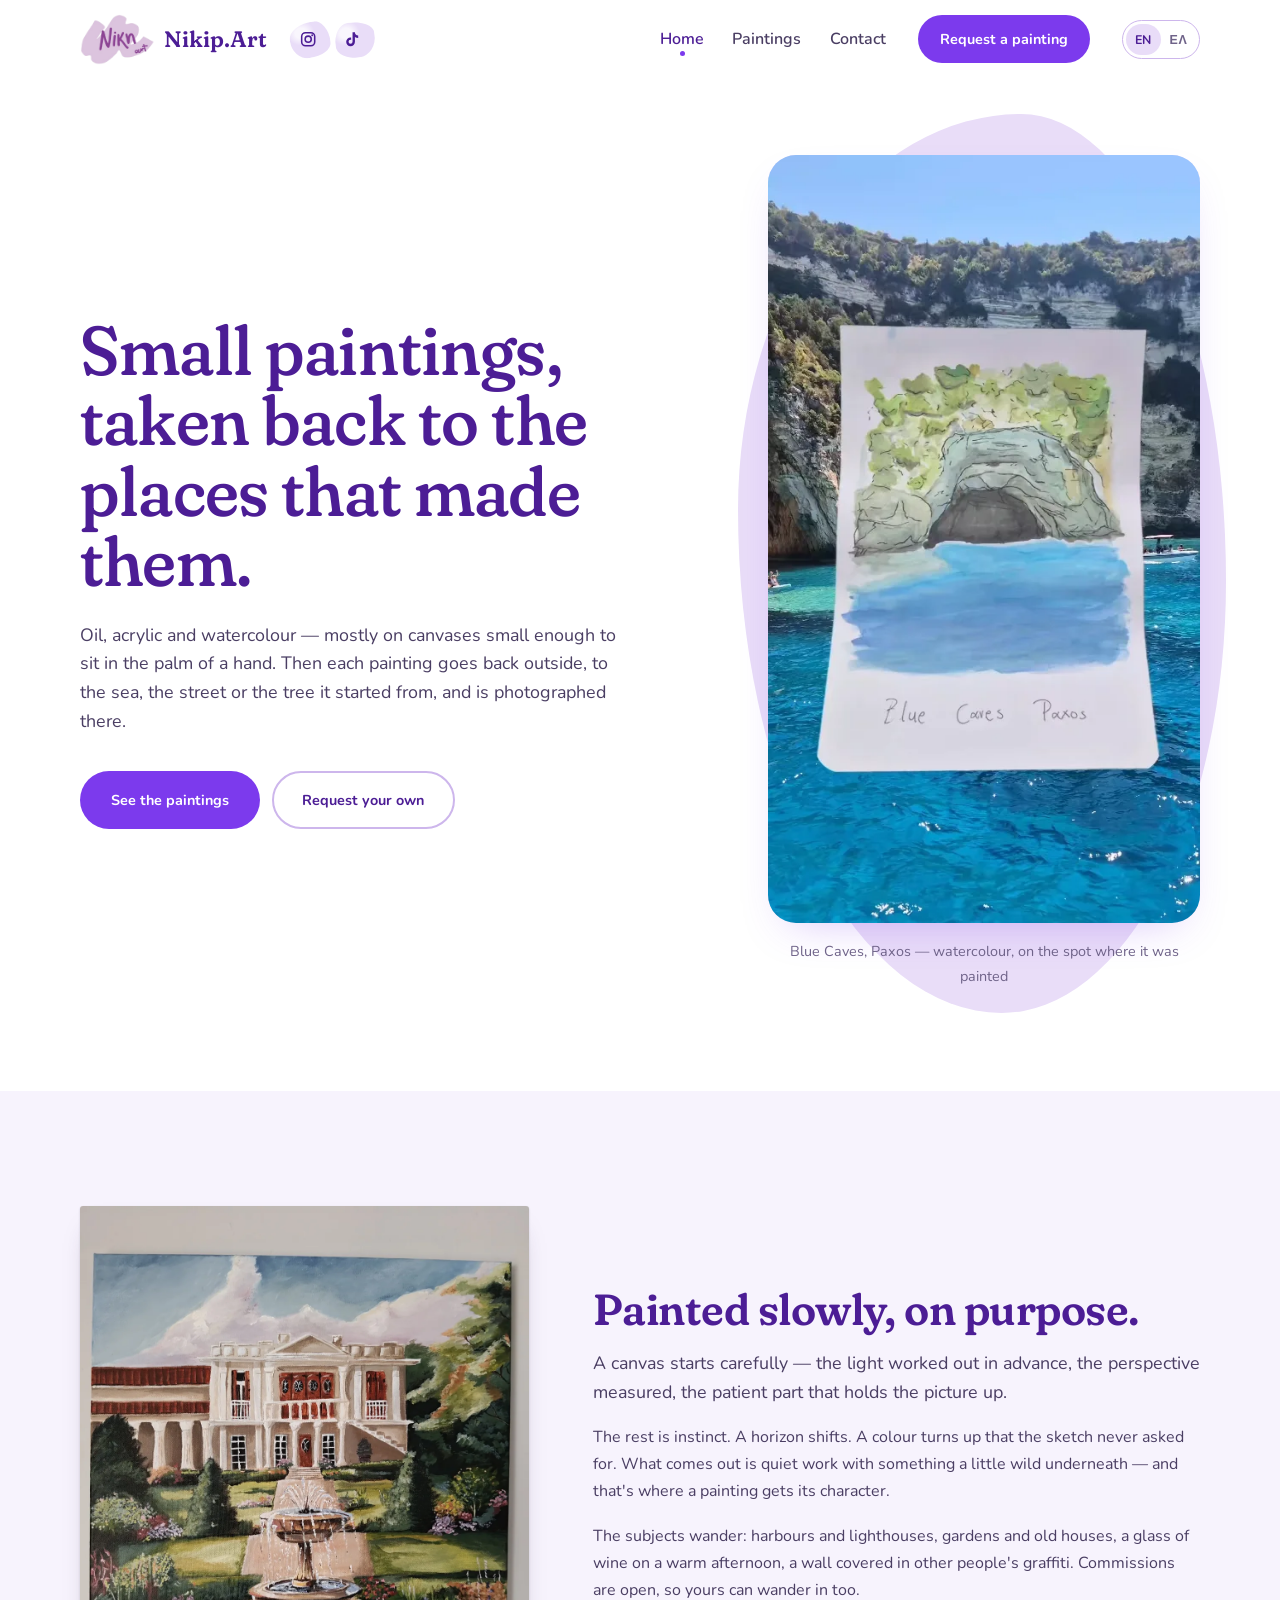
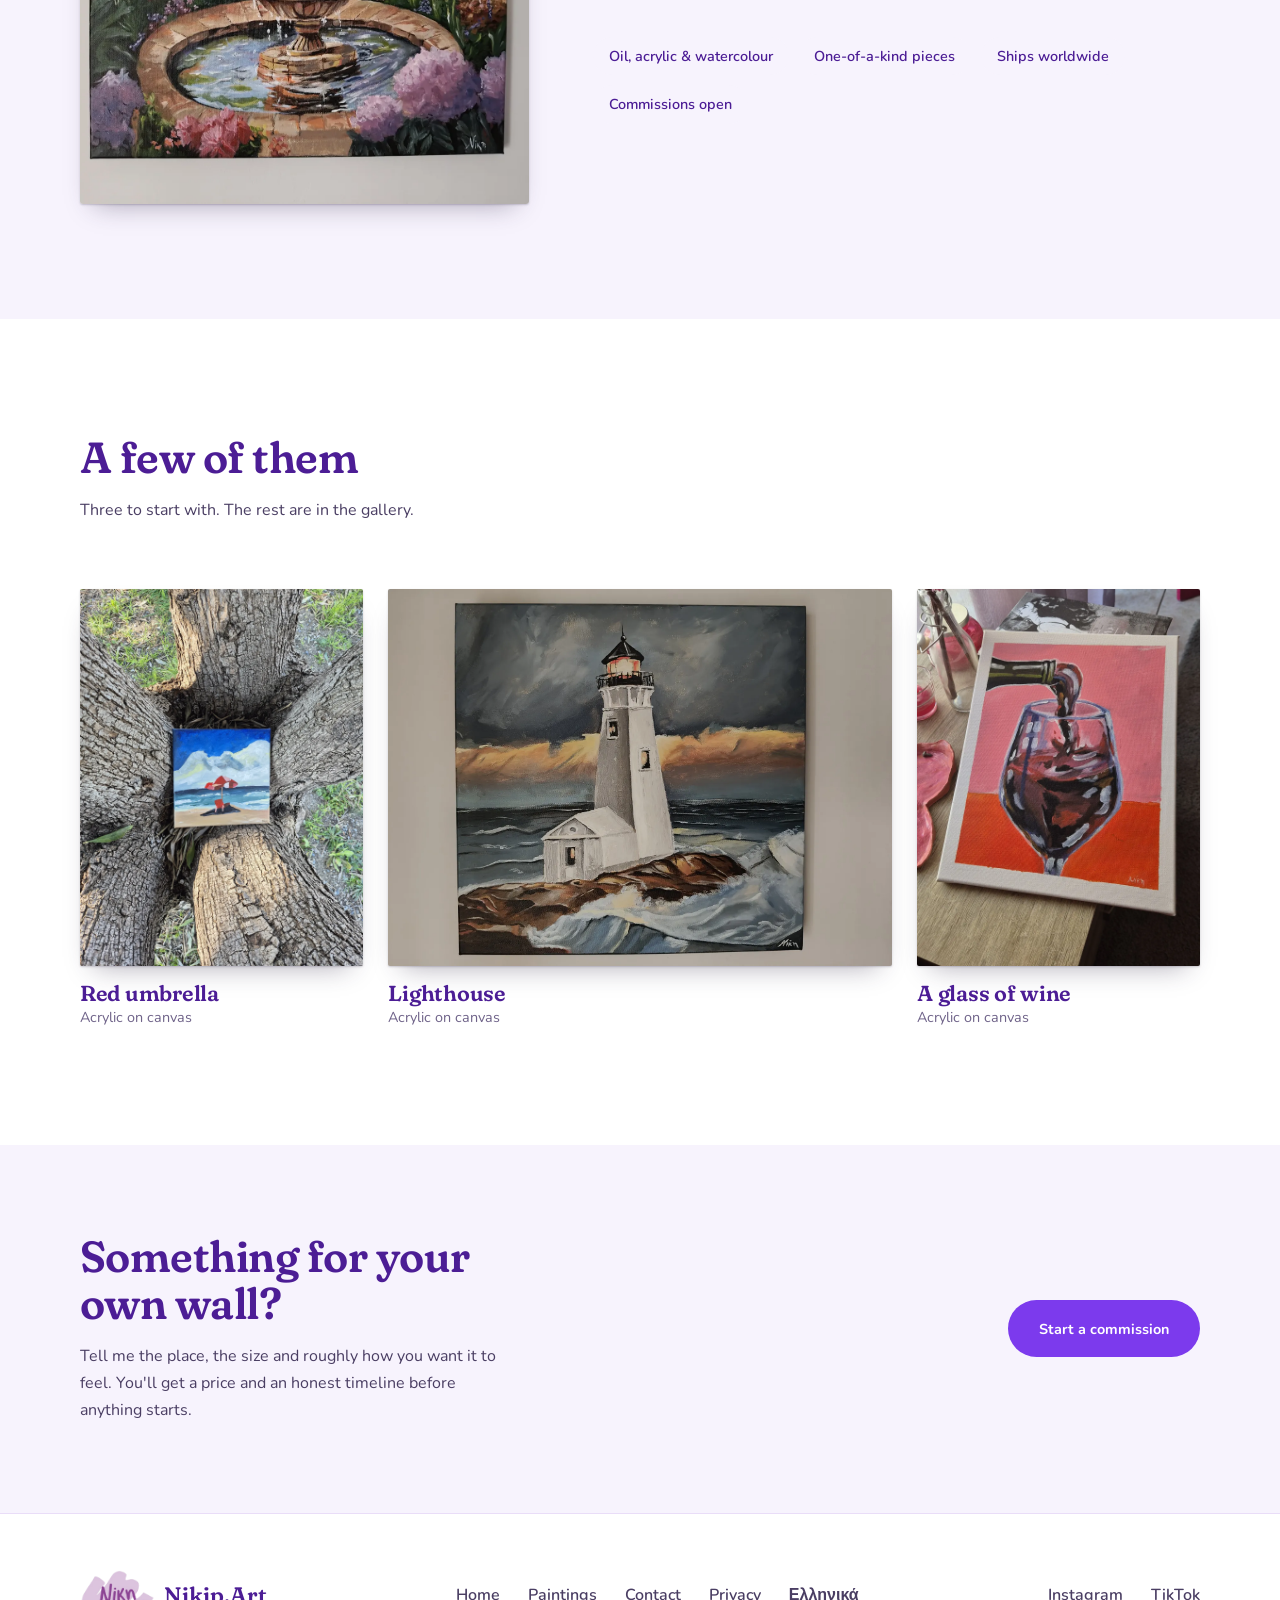
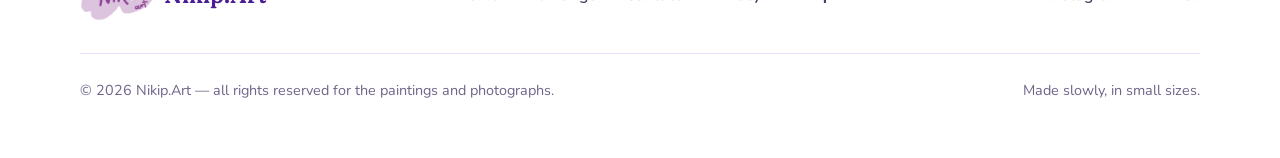
==== index.html @ f93186ad "Restore painting title and medium edits in both languages The earlier Greek edits ("THE DEAL", "Φάρο" ====
<!DOCTYPE html>
<html lang="en">
<head>
  <meta charset="UTF-8" />
  <meta name="viewport" content="width=device-width, initial-scale=1.0" />
  <title>Nikip.Art — small paintings, taken back to the places that made them</title>
  <meta name="description" content="Original small paintings by Nikip.Art, photographed in the place that inspired them. Commissions open." />
  <meta name="theme-color" content="#FFFFFF" />

  <meta property="og:type" content="website" />
  <meta property="og:locale" content="en_GB" />
  <meta property="og:title" content="Nikip.Art" />
  <meta property="og:description" content="Original small paintings, photographed in the place that inspired them." />
  <meta property="og:image" content="assets/PaintVideos/hero-poster.webp" />

  <link rel="alternate" hreflang="en" href="index.html" />
  <link rel="alternate" hreflang="el" href="el/index.html" />

  <link rel="icon" href="assets/Logos/favicon-32.png" sizes="32x32" type="image/png" />
  <link rel="icon" href="assets/Logos/favicon-192.png" sizes="192x192" type="image/png" />
  <link rel="apple-touch-icon" href="assets/Logos/apple-touch-icon.png" />

  <link rel="stylesheet" href="assets/fonts/fonts.css" />

  <link rel="stylesheet" href="style.css" />
</head>
<body>
  <a class="skip-link" href="#main">Skip to content</a>

  <!-- ============================= HEADER ============================= -->
  <header class="site-header" id="siteHeader">
    <div class="site-header__inner">
      <div class="site-header__start">
        <a class="brand" href="index.html" aria-label="Nikip.Art — home">
          <img class="brand__mark" src="assets/Logos/LogoNikipArt_Mark.png" alt="" width="368" height="252" />
          <span class="brand__text">Nikip.Art</span>
        </a>

        <ul class="daubs" aria-label="Follow me">
          <li>
            <a class="daub" href="https://www.instagram.com/nikip.art/" target="_blank" rel="noopener noreferrer" aria-label="Nikip.Art on Instagram">
              <svg class="daub__icon" viewBox="0 0 24 24" aria-hidden="true" focusable="false">
                <rect x="3.5" y="3.5" width="17" height="17" rx="5" fill="none" stroke="currentColor" stroke-width="2"/>
                <circle cx="12" cy="12" r="4" fill="none" stroke="currentColor" stroke-width="2"/>
                <circle cx="17.2" cy="6.8" r="1.2" fill="currentColor"/>
              </svg>
              <span class="daub__drop" aria-hidden="true"></span>
              <span class="daub__drop" aria-hidden="true"></span>
              <span class="daub__drop" aria-hidden="true"></span>
            </a>
          </li>
          <li>
            <a class="daub daub--alt" href="https://www.tiktok.com/@p.nikh?_r=1&amp;_t=ZN-97JEhmYnabu" target="_blank" rel="noopener noreferrer" aria-label="Nikip.Art on TikTok">
              <svg class="daub__icon" viewBox="0 0 24 24" aria-hidden="true" focusable="false">
                <path fill="currentColor" d="M16.6 5.82a4.28 4.28 0 0 1-1.04-2.82h-3.1v12.4a2.6 2.6 0 1 1-2.6-2.6c.27 0 .53.04.78.12V9.75a5.74 5.74 0 0 0-.78-.05A5.7 5.7 0 1 0 15.56 15.4V9.01a7.3 7.3 0 0 0 4.27 1.37V7.3a4.28 4.28 0 0 1-3.23-1.48z"/>
              </svg>
              <span class="daub__drop" aria-hidden="true"></span>
              <span class="daub__drop" aria-hidden="true"></span>
              <span class="daub__drop" aria-hidden="true"></span>
            </a>
          </li>
        </ul>
      </div>

      <nav class="nav" id="primaryNav" aria-label="Main menu">
        <ul class="nav__list">
          <li><a class="nav__link is-current" href="index.html" aria-current="page">Home</a></li>
          <li><a class="nav__link" href="paintings.html">Paintings</a></li>
          <li><a class="nav__link" href="contact.html">Contact</a></li>
        </ul>
        <a class="btn btn--sm" href="contact.html">Request a painting</a>
        <div class="lang-switch" role="group" aria-label="Language / Γλώσσα">
          <a class="lang-switch__opt is-current" href="index.html" hreflang="en" aria-current="true">EN</a>
          <a class="lang-switch__opt" href="el/index.html" hreflang="el" lang="el">ΕΛ</a>
        </div>
      </nav>

      <button class="nav-toggle" id="navToggle" type="button"
              aria-label="Open menu" aria-expanded="false" aria-controls="primaryNav">
        <span class="nav-toggle__bar"></span>
        <span class="nav-toggle__bar"></span>
        <span class="nav-toggle__bar"></span>
      </button>
    </div>
  </header>

  <main id="main">

    <!-- ============================= HERO ============================= -->
    <section class="hero">
      <div class="container hero__grid">

        <div class="hero__copy">
          <h1 class="h-hero hero__title">Small paintings, taken back to the places that made them.</h1>

          <p class="lede hero__lede">
            Oil, acrylic and watercolour — mostly on canvases small enough to sit
            in the palm of a hand. Then each painting goes back outside, to the sea,
            the street or the tree it started from, and is photographed there.
          </p>

          <div class="hero__actions">
            <a class="btn" href="paintings.html">See the paintings</a>
            <a class="btn btn--quiet" href="contact.html">Request your own</a>
          </div>
        </div>

        <div class="hero__media">
          <div class="hero__frame">
            <video id="heroVideo"
                   muted loop playsinline preload="none"
                   poster="assets/PaintVideos/hero-poster.webp"
                   data-src="assets/PaintVideos/1000024808.mp4"
                   data-src-mobile="assets/PaintVideos/hero-mobile.mp4"
                   aria-hidden="true" tabindex="-1"></video>
            <!-- Shown by script.js once the video actually plays -->
            <button class="hero__pause" id="heroPause" type="button" aria-label="Pause video" hidden>
              <svg class="hero__pause-icon" viewBox="0 0 24 24" aria-hidden="true" focusable="false">
                <rect x="6.5" y="5" width="3.5" height="14" rx="1.2" fill="currentColor"/>
                <rect x="14" y="5" width="3.5" height="14" rx="1.2" fill="currentColor"/>
              </svg>
              <svg class="hero__play-icon" viewBox="0 0 24 24" aria-hidden="true" focusable="false">
                <path d="M8 5.5v13a1 1 0 0 0 1.5.86l10.2-6.5a1 1 0 0 0 0-1.72L9.5 4.64A1 1 0 0 0 8 5.5z" fill="currentColor"/>
              </svg>
            </button>
          </div>
          <p class="hero__caption">Blue Caves, Paxos — watercolour, on the spot where it was painted</p>
        </div>

      </div>
    </section>

    <!-- ============================= ABOUT ============================= -->
    <section class="section section--mist" id="about">
      <div class="container about__grid">

        <figure class="about__figure">
          <img src="assets/Paintings/Palace.webp"
               alt="Palace gardens — a house behind a stone fountain and flowering beds"
               width="1083" height="1444" loading="lazy" decoding="async" />
        </figure>

        <div class="prose">
          <h2 class="h-section">Painted slowly, on purpose.</h2>

          <p class="lede">
            A canvas starts carefully — the light worked out in advance, the perspective
            measured, the patient part that holds the picture up.
          </p>

          <p>
            The rest is instinct. A horizon shifts. A colour turns up that the sketch
            never asked for. What comes out is quiet work with something a little wild
            underneath — and that's where a painting gets its character.
          </p>

          <p>
            The subjects wander: harbours and lighthouses, gardens and old houses, a
            glass of wine on a warm afternoon, a wall covered in other people's graffiti.
            Commissions are open, so yours can wander in too.
          </p>

          <ul class="facts">
            <li class="fact">Oil, acrylic &amp; watercolour</li>
            <li class="fact">One-of-a-kind pieces</li>
            <li class="fact">Ships worldwide</li>
            <li class="fact">Commissions open</li>
          </ul>
        </div>

      </div>
    </section>

    <!-- ============================= A FEW PIECES ============================= -->
    <section class="section">
      <div class="container">
        <div class="gallery__intro">
          <h2 class="h-section">A few of them</h2>
          <p>Three to start with. The rest are in the gallery.</p>
        </div>

        <div class="gallery__grid gallery__grid--trio">

          <a class="piece" href="paintings.html">
            <div class="piece__frame">
              <img src="assets/Paintings/20260301_155005.webp"
                   alt="Red umbrella — a small beach with a red umbrella, photographed in the fork of an olive tree"
                   width="1200" height="1600" loading="lazy" decoding="async" />
            </div>
            <div class="piece__meta">
              <h3 class="piece__title">Red umbrella</h3>
              <p class="piece__medium">Acrylic on canvas</p>
            </div>
          </a>

          <a class="piece" href="paintings.html">
            <div class="piece__frame">
              <img src="assets/Paintings/lightHousejpg.webp"
                   alt="Lighthouse — a white lighthouse against a dark sky and breaking waves"
                   width="1586" height="1189" loading="lazy" decoding="async" />
            </div>
            <div class="piece__meta">
              <h3 class="piece__title">Lighthouse</h3>
              <p class="piece__medium">Acrylic on canvas</p>
            </div>
          </a>

          <a class="piece" href="paintings.html">
            <div class="piece__frame">
              <img src="assets/Paintings/20251122_114202.webp"
                   alt="A glass of wine — wine pouring into a glass on a pink and orange background, on a table by the window"
                   width="1200" height="1600" loading="lazy" decoding="async" />
            </div>
            <div class="piece__meta">
              <h3 class="piece__title">A glass of wine</h3>
              <p class="piece__medium">Acrylic on canvas</p>
            </div>
          </a>

        </div>
      </div>
    </section>

    <!-- ============================= INVITATION ============================= -->
    <section class="invite">
      <div class="container invite__inner">
        <div class="invite__text">
          <h2 class="h-section">Something for your own wall?</h2>
          <p>
            Tell me the place, the size and roughly how you want it to feel.
            You'll get a price and an honest timeline before anything starts.
          </p>
        </div>
        <a class="btn btn--onlilac" href="contact.html">Start a commission</a>
      </div>
    </section>

  </main>

  <!-- ============================= FOOTER ============================= -->
  <footer class="site-footer">
    <div class="container">
      <div class="site-footer__top">
        <a class="brand" href="index.html">
          <img class="brand__mark" src="assets/Logos/LogoNikipArt_Mark.png" alt="" width="368" height="252" loading="lazy" />
          <span class="brand__text">Nikip.Art</span>
        </a>

        <nav class="footer-nav" aria-label="Footer menu">
          <a href="index.html">Home</a>
          <a href="paintings.html">Paintings</a>
          <a href="contact.html">Contact</a>
          <a href="privacy.html">Privacy</a>
          <a href="el/index.html" hreflang="el" lang="el">Ελληνικά</a>
        </nav>

        <ul class="socials">
          <li><a href="https://www.instagram.com/nikip.art/" target="_blank" rel="noopener noreferrer">Instagram</a></li>
          <li><a href="https://www.tiktok.com/@p.nikh?_r=1&amp;_t=ZN-97JEhmYnabu" target="_blank" rel="noopener noreferrer">TikTok</a></li>
        </ul>
      </div>

      <div class="site-footer__bottom">
        <p>&copy; <span id="year">2026</span> Nikip.Art — all rights reserved for the paintings and photographs.</p>
        <p>Made slowly, in small sizes.</p>
      </div>
    </div>
  </footer>

  <script src="script.js"></script>
</body>
</html>
---- assets/fonts/fonts.css ----
/* Self-hosted Google Fonts (Fraunces, Nunito, Literata, Manrope; SIL Open
   Font License). Served from this site instead of fonts.googleapis.com so
   visitors' IP addresses are not sent to Google. Latin + Greek subsets only.
   Generated from the Google Fonts CSS2 API; regenerate the same way. */

/* Fraunces — latin-ext */
@font-face {
  font-family: 'Fraunces';
  font-style: normal;
  font-weight: 400 700;
  font-display: swap;
  src: url(fraunces-latin-ext.woff2) format('woff2');
  unicode-range: U+0100-02BA, U+02BD-02C5, U+02C7-02CC, U+02CE-02D7, U+02DD-02FF, U+0304, U+0308, U+0329, U+1D00-1DBF, U+1E00-1E9F, U+1EF2-1EFF, U+2020, U+20A0-20AB, U+20AD-20C4, U+2113, U+2C60-2C7F, U+A720-A7FF;
}

/* Fraunces — latin */
@font-face {
  font-family: 'Fraunces';
  font-style: normal;
  font-weight: 400 700;
  font-display: swap;
  src: url(fraunces-latin.woff2) format('woff2');
  unicode-range: U+0000-00FF, U+0131, U+0152-0153, U+02BB-02BC, U+02C6, U+02DA, U+02DC, U+0304, U+0308, U+0329, U+2000-206F, U+20AC, U+2122, U+2191, U+2193, U+2212, U+2215, U+FEFF, U+FFFD;
}

/* Literata — greek-ext */
@font-face {
  font-family: 'Literata';
  font-style: normal;
  font-weight: 400 700;
  font-display: swap;
  src: url(literata-greek-ext.woff2) format('woff2');
  unicode-range: U+1F00-1FFF;
}

/* Literata — greek */
@font-face {
  font-family: 'Literata';
  font-style: normal;
  font-weight: 400 700;
  font-display: swap;
  src: url(literata-greek.woff2) format('woff2');
  unicode-range: U+0370-0377, U+037A-037F, U+0384-038A, U+038C, U+038E-03A1, U+03A3-03FF;
}

/* Literata — latin-ext */
@font-face {
  font-family: 'Literata';
  font-style: normal;
  font-weight: 400 700;
  font-display: swap;
  src: url(literata-latin-ext.woff2) format('woff2');
  unicode-range: U+0100-02BA, U+02BD-02C5, U+02C7-02CC, U+02CE-02D7, U+02DD-02FF, U+0304, U+0308, U+0329, U+1D00-1DBF, U+1E00-1E9F, U+1EF2-1EFF, U+2020, U+20A0-20AB, U+20AD-20C4, U+2113, U+2C60-2C7F, U+A720-A7FF;
}

/* Literata — latin */
@font-face {
  font-family: 'Literata';
  font-style: normal;
  font-weight: 400 700;
  font-display: swap;
  src: url(literata-latin.woff2) format('woff2');
  unicode-range: U+0000-00FF, U+0131, U+0152-0153, U+02BB-02BC, U+02C6, U+02DA, U+02DC, U+0304, U+0308, U+0329, U+2000-206F, U+20AC, U+2122, U+2191, U+2193, U+2212, U+2215, U+FEFF, U+FFFD;
}

/* Manrope — greek */
@font-face {
  font-family: 'Manrope';
  font-style: normal;
  font-weight: 400;
  font-display: swap;
  src: url(manrope-greek.woff2) format('woff2');
  unicode-range: U+0370-0377, U+037A-037F, U+0384-038A, U+038C, U+038E-03A1, U+03A3-03FF;
}

/* Manrope — latin-ext */
@font-face {
  font-family: 'Manrope';
  font-style: normal;
  font-weight: 400;
  font-display: swap;
  src: url(manrope-latin-ext.woff2) format('woff2');
  unicode-range: U+0100-02BA, U+02BD-02C5, U+02C7-02CC, U+02CE-02D7, U+02DD-02FF, U+0304, U+0308, U+0329, U+1D00-1DBF, U+1E00-1E9F, U+1EF2-1EFF, U+2020, U+20A0-20AB, U+20AD-20C4, U+2113, U+2C60-2C7F, U+A720-A7FF;
}

/* Manrope — latin */
@font-face {
  font-family: 'Manrope';
  font-style: normal;
  font-weight: 400;
  font-display: swap;
  src: url(manrope-latin.woff2) format('woff2');
  unicode-range: U+0000-00FF, U+0131, U+0152-0153, U+02BB-02BC, U+02C6, U+02DA, U+02DC, U+0304, U+0308, U+0329, U+2000-206F, U+20AC, U+2122, U+2191, U+2193, U+2212, U+2215, U+FEFF, U+FFFD;
}

/* Manrope — greek */
@font-face {
  font-family: 'Manrope';
  font-style: normal;
  font-weight: 600;
  font-display: swap;
  src: url(manrope-greek.woff2) format('woff2');
  unicode-range: U+0370-0377, U+037A-037F, U+0384-038A, U+038C, U+038E-03A1, U+03A3-03FF;
}

/* Manrope — latin-ext */
@font-face {
  font-family: 'Manrope';
  font-style: normal;
  font-weight: 600;
  font-display: swap;
  src: url(manrope-latin-ext.woff2) format('woff2');
  unicode-range: U+0100-02BA, U+02BD-02C5, U+02C7-02CC, U+02CE-02D7, U+02DD-02FF, U+0304, U+0308, U+0329, U+1D00-1DBF, U+1E00-1E9F, U+1EF2-1EFF, U+2020, U+20A0-20AB, U+20AD-20C4, U+2113, U+2C60-2C7F, U+A720-A7FF;
}

/* Manrope — latin */
@font-face {
  font-family: 'Manrope';
  font-style: normal;
  font-weight: 600;
  font-display: swap;
  src: url(manrope-latin.woff2) format('woff2');
  unicode-range: U+0000-00FF, U+0131, U+0152-0153, U+02BB-02BC, U+02C6, U+02DA, U+02DC, U+0304, U+0308, U+0329, U+2000-206F, U+20AC, U+2122, U+2191, U+2193, U+2212, U+2215, U+FEFF, U+FFFD;
}

/* Manrope — greek */
@font-face {
  font-family: 'Manrope';
  font-style: normal;
  font-weight: 700;
  font-display: swap;
  src: url(manrope-greek.woff2) format('woff2');
  unicode-range: U+0370-0377, U+037A-037F, U+0384-038A, U+038C, U+038E-03A1, U+03A3-03FF;
}

/* Manrope — latin-ext */
@font-face {
  font-family: 'Manrope';
  font-style: normal;
  font-weight: 700;
  font-display: swap;
  src: url(manrope-latin-ext.woff2) format('woff2');
  unicode-range: U+0100-02BA, U+02BD-02C5, U+02C7-02CC, U+02CE-02D7, U+02DD-02FF, U+0304, U+0308, U+0329, U+1D00-1DBF, U+1E00-1E9F, U+1EF2-1EFF, U+2020, U+20A0-20AB, U+20AD-20C4, U+2113, U+2C60-2C7F, U+A720-A7FF;
}

/* Manrope — latin */
@font-face {
  font-family: 'Manrope';
  font-style: normal;
  font-weight: 700;
  font-display: swap;
  src: url(manrope-latin.woff2) format('woff2');
  unicode-range: U+0000-00FF, U+0131, U+0152-0153, U+02BB-02BC, U+02C6, U+02DA, U+02DC, U+0304, U+0308, U+0329, U+2000-206F, U+20AC, U+2122, U+2191, U+2193, U+2212, U+2215, U+FEFF, U+FFFD;
}

/* Nunito — latin-ext */
@font-face {
  font-family: 'Nunito';
  font-style: normal;
  font-weight: 400;
  font-display: swap;
  src: url(nunito-latin-ext.woff2) format('woff2');
  unicode-range: U+0100-02BA, U+02BD-02C5, U+02C7-02CC, U+02CE-02D7, U+02DD-02FF, U+0304, U+0308, U+0329, U+1D00-1DBF, U+1E00-1E9F, U+1EF2-1EFF, U+2020, U+20A0-20AB, U+20AD-20C4, U+2113, U+2C60-2C7F, U+A720-A7FF;
}

/* Nunito — latin */
@font-face {
  font-family: 'Nunito';
  font-style: normal;
  font-weight: 400;
  font-display: swap;
  src: url(nunito-latin.woff2) format('woff2');
  unicode-range: U+0000-00FF, U+0131, U+0152-0153, U+02BB-02BC, U+02C6, U+02DA, U+02DC, U+0304, U+0308, U+0329, U+2000-206F, U+20AC, U+2122, U+2191, U+2193, U+2212, U+2215, U+FEFF, U+FFFD;
}

/* Nunito — latin-ext */
@font-face {
  font-family: 'Nunito';
  font-style: normal;
  font-weight: 600;
  font-display: swap;
  src: url(nunito-latin-ext.woff2) format('woff2');
  unicode-range: U+0100-02BA, U+02BD-02C5, U+02C7-02CC, U+02CE-02D7, U+02DD-02FF, U+0304, U+0308, U+0329, U+1D00-1DBF, U+1E00-1E9F, U+1EF2-1EFF, U+2020, U+20A0-20AB, U+20AD-20C4, U+2113, U+2C60-2C7F, U+A720-A7FF;
}

/* Nunito — latin */
@font-face {
  font-family: 'Nunito';
  font-style: normal;
  font-weight: 600;
  font-display: swap;
  src: url(nunito-latin.woff2) format('woff2');
  unicode-range: U+0000-00FF, U+0131, U+0152-0153, U+02BB-02BC, U+02C6, U+02DA, U+02DC, U+0304, U+0308, U+0329, U+2000-206F, U+20AC, U+2122, U+2191, U+2193, U+2212, U+2215, U+FEFF, U+FFFD;
}

/* Nunito — latin-ext */
@font-face {
  font-family: 'Nunito';
  font-style: normal;
  font-weight: 700;
  font-display: swap;
  src: url(nunito-latin-ext.woff2) format('woff2');
  unicode-range: U+0100-02BA, U+02BD-02C5, U+02C7-02CC, U+02CE-02D7, U+02DD-02FF, U+0304, U+0308, U+0329, U+1D00-1DBF, U+1E00-1E9F, U+1EF2-1EFF, U+2020, U+20A0-20AB, U+20AD-20C4, U+2113, U+2C60-2C7F, U+A720-A7FF;
}

/* Nunito — latin */
@font-face {
  font-family: 'Nunito';
  font-style: normal;
  font-weight: 700;
  font-display: swap;
  src: url(nunito-latin.woff2) format('woff2');
  unicode-range: U+0000-00FF, U+0131, U+0152-0153, U+02BB-02BC, U+02C6, U+02DA, U+02DC, U+0304, U+0308, U+0329, U+2000-206F, U+20AC, U+2122, U+2191, U+2193, U+2212, U+2215, U+FEFF, U+FFFD;
}
---- style.css ----
/* ==========================================================================
   NIKIP.ART
   White ground, soft purple, intense purple. No black anywhere — the darkest
   value on the page is a deep violet, which keeps everything gentle.
   --------------------------------------------------------------------------
   01. Tokens
   02. Reset & base
   03. Typography
   04. Buttons & links
   05. Header / navigation
   06. Hero
   07. About
   08. Gallery
   09. Lightbox
   10. Contact & form
   11. Invitation strip
   12. Footer
   13. Responsive
   14. Motion & print
   ========================================================================== */


/* ==========================================================================
   01. TOKENS
   ========================================================================== */
:root {
  /* Colour — white + soft purple + intense purple, nothing else */
  --paper:        #FFFFFF;
  --mist:         #F7F3FD;   /* softest wash, for alternating sections */
  --lilac:        #E9DDF8;   /* soft purple, for fills and rules */
  --lilac-deep:   #CDB6EC;   /* soft purple, one step stronger */
  --violet:       #7C3AED;   /* intense purple — the accent */
  --violet-ink:   #4C1D95;   /* deep purple, used where black would go */
  --text:         #4A3E63;   /* body copy, purple-grey */
  --text-soft:    #6F6389;   /* secondary copy */

  /* Type */
  --display: "Fraunces", Georgia, "Times New Roman", serif;
  --body:    "Nunito", -apple-system, BlinkMacSystemFont, "Segoe UI", Roboto, Helvetica, Arial, sans-serif;

  --fs-hero:  clamp(2.6rem, 5.4vw, 4.6rem);
  --fs-h2:    clamp(1.9rem, 3.4vw, 3rem);
  --fs-h3:    clamp(1.15rem, 1.7vw, 1.45rem);
  --fs-lede:  clamp(1.05rem, 1.4vw, 1.2rem);
  --fs-body:  clamp(1rem, 1.05vw, 1.0625rem);
  --fs-small: 0.9rem;

  /* Space */
  --gutter:    clamp(1.25rem, 5vw, 4rem);
  --section-y: clamp(4rem, 9vw, 8rem);
  --maxw:      78rem;

  /* Shape & depth — soft, purple-tinted, never grey */
  --r-lg: 28px;
  --r-md: 18px;
  --r-sm: 12px;
  --shadow:      0 18px 45px -22px rgba(124, 58, 237, 0.34);
  --shadow-soft: 0 10px 30px -18px rgba(124, 58, 237, 0.28);

  /* Around the paintings themselves: warm and neutral, so nothing tints the
     art. Violet stays for the interface. */
  --mat:        #F3EEE7;   /* warm gesso */
  --r-art:      3px;       /* paintings have corners */
  --shadow-art: 0 1px 2px rgba(46, 36, 64, 0.22), 0 14px 26px -14px rgba(46, 36, 64, 0.40);

  --ease: cubic-bezier(0.32, 0.72, 0.28, 1);
}

/* Greek pages (el/): Fraunces and Nunito have no Greek letters, so Greek text
   falls through to Literata and Manrope. Latin words keep the usual fonts. */
html[lang="el"] {
  --display: "Fraunces", "Literata", Georgia, serif;
  --body:    "Nunito", "Manrope", -apple-system, BlinkMacSystemFont, "Segoe UI", Roboto, Helvetica, Arial, sans-serif;
}
/* Literata's Greek reads lighter than Fraunces at the same weight */
html[lang="el"] .h-hero { font-weight: 600; }
html[lang="el"] .h-section { font-weight: 650; }


/* ==========================================================================
   02. RESET & BASE
   ========================================================================== */
*, *::before, *::after { box-sizing: border-box; }

html {
  /* `clip` not `hidden`: hidden would make this a scroll container and break
     any position:sticky descendant. */
  overflow-x: hidden;
  overflow-x: clip;
  scroll-behavior: smooth;
  -webkit-text-size-adjust: 100%;
}

body {
  margin: 0;
  overflow-x: hidden;
  overflow-x: clip;
  background: var(--paper);
  color: var(--text);
  font-family: var(--body);
  font-size: var(--fs-body);
  line-height: 1.7;
  -webkit-font-smoothing: antialiased;
  -moz-osx-font-smoothing: grayscale;
}

img, video, svg { display: block; max-width: 100%; height: auto; }
h1, h2, h3, p, figure, blockquote, dl, dd, ol, ul { margin: 0; }
ul, ol { padding: 0; list-style: none; }
a { color: inherit; text-decoration: none; }
button, input, textarea { font: inherit; color: inherit; }

/* Component classes below set display, which would otherwise beat the UA
   stylesheet's [hidden] rule. */
[hidden] { display: none !important; }

:focus-visible {
  outline: 2.5px solid var(--violet);
  outline-offset: 3px;
  border-radius: 4px;
}

::selection { background: var(--lilac); color: var(--violet-ink); }

.container {
  width: 100%;
  max-width: var(--maxw);
  margin-inline: auto;
  padding-inline: var(--gutter);
}

.section { padding-block: var(--section-y); }
.section--mist { background: var(--mist); }

.visually-hidden {
  position: absolute;
  width: 1px; height: 1px;
  padding: 0; margin: -1px;
  overflow: hidden;
  clip: rect(0 0 0 0);
  white-space: nowrap;
  border: 0;
}

.skip-link {
  position: absolute;
  top: -100%;
  left: var(--gutter);
  z-index: 999;
  padding: 0.7rem 1.2rem;
  background: var(--violet);
  color: var(--paper);
  border-radius: var(--r-sm);
  font-weight: 700;
}
.skip-link:focus { top: 1rem; }


/* ==========================================================================
   03. TYPOGRAPHY
   Fraunces is a variable face; SOFT rounds the terminals and WONK swaps in
   the slanted/wobbly forms. That is what makes the headings feel hand-made
   rather than editorial.
   ========================================================================== */
h1, h2, h3, .display {
  font-family: var(--display);
  font-variation-settings: "SOFT" 100, "WONK" 1;
  font-weight: 600;
  line-height: 1.08;
  letter-spacing: -0.012em;
  color: var(--violet-ink);
  /* Sentence case throughout — no all-caps anywhere on this site */
}

.h-hero { font-size: var(--fs-hero); font-weight: 500; line-height: 1.02; }
.h-section { font-size: var(--fs-h2); margin-bottom: 1rem; }
.h-sub { font-size: var(--fs-h3); font-weight: 600; }

.lede {
  font-size: var(--fs-lede);
  line-height: 1.6;
  color: var(--text);
  max-width: 54ch;
}

.prose > * + * { margin-top: 1.1rem; }
.prose > h2 + p { margin-top: 0.6rem; }
.prose > * + h2 { margin-top: 2.25rem; }
.prose p { max-width: 62ch; }
.prose a,
.form__hint a {
  color: var(--violet-ink);
  text-decoration: underline;
  text-decoration-color: var(--lilac-deep);
  text-underline-offset: 3px;
}
.prose a:hover,
.form__hint a:hover { text-decoration-color: currentColor; }

.note { font-size: var(--fs-small); color: var(--text-soft); }


/* ==========================================================================
   04. BUTTONS & LINKS
   ========================================================================== */
.btn {
  display: inline-flex;
  align-items: center;
  justify-content: center;
  padding: 0.9rem 1.8rem;
  border: 2px solid transparent;
  border-radius: 999px;          /* pill — soft by construction */
  background: var(--violet);
  color: var(--paper);
  font-weight: 700;
  font-size: var(--fs-small);
  cursor: pointer;
  /* Micro-interaction layers: ::before is the paint stroke that sweeps in on
     hover, ::after is the splat left where the button is pressed (script.js
     sets --x/--y). Both sit behind the label thanks to `isolation`. */
  --fill: var(--violet-ink);
  --splat: rgba(255, 255, 255, 0.45);
  position: relative;
  overflow: hidden;
  isolation: isolate;
  -webkit-tap-highlight-color: transparent;
  transition: background 0.3s var(--ease), transform 0.35s var(--ease),
              box-shadow 0.3s var(--ease), color 0.3s var(--ease),
              border-color 0.3s var(--ease);
}
.btn::before {
  content: "";
  position: absolute;
  z-index: -1;
  top: -20%;
  bottom: -20%;
  left: -15%;
  width: 130%;
  background: var(--fill);
  /* ragged right edge, like the end of a brush stroke */
  border-radius: 0 46% 54% 0 / 0 58% 42% 0;
  transform: translateX(-102%) skewX(-14deg);
  transition: transform 0.55s var(--ease);
}
.btn::after {
  content: "";
  position: absolute;
  z-index: -1;
  left: var(--x, 50%);
  top: var(--y, 50%);
  width: 12px;
  height: 12px;
  margin: -6px 0 0 -6px;
  border-radius: 46% 54% 41% 59% / 57% 43% 57% 43%;
  background: var(--splat);
  opacity: 0;
  pointer-events: none;
}
.btn.is-splat::after { animation: btn-splat 0.6s var(--ease); }

.btn:hover,
.btn:focus-visible {
  transform: translateY(-2px);
  box-shadow: var(--shadow-soft);
}
.btn:hover::before,
.btn:focus-visible::before { transform: translateX(0) skewX(-14deg); }
.btn:active { transform: translateY(0) scale(0.96); transition-duration: 0.12s; }
.btn:focus-visible { outline: 2px solid var(--violet); outline-offset: 3px; }

@keyframes btn-splat {
  0%   { opacity: 1; transform: scale(0.4) rotate(0deg); }
  100% { opacity: 0; transform: scale(14) rotate(40deg); }
}

.btn--quiet {
  --fill: var(--lilac);
  --splat: rgba(124, 58, 237, 0.22);
  background: transparent;
  color: var(--violet-ink);
  border-color: var(--lilac-deep);
}
.btn--quiet:hover,
.btn--quiet:focus-visible {
  color: var(--violet-ink);
  border-color: var(--lilac);
}

.btn--onlilac { background: var(--violet); color: var(--paper); }
.btn--sm { padding: 0.6rem 1.25rem; }
.btn--block { width: 100%; }

/* Text link: underline grows from the left on hover. No arrow glyph. */
.tlink {
  color: var(--violet);
  font-weight: 700;
  position: relative;
  padding-bottom: 2px;
}
.tlink::after {
  content: "";
  position: absolute;
  left: 0; bottom: 0;
  width: 100%; height: 2px;
  background: currentColor;
  border-radius: 2px;
  transform: scaleX(0);
  transform-origin: left;
  transition: transform 0.35s var(--ease);
}
.tlink:hover::after { transform: scaleX(1); }


/* ==========================================================================
   05. HEADER / NAVIGATION
   Plain white, no backdrop-filter. (A non-none backdrop-filter would make the
   header a containing block for position:fixed, trapping the mobile menu
   inside the header strip.)
   ========================================================================== */
.site-header {
  position: sticky;
  top: 0;
  z-index: 100;
  background: var(--paper);
  transition: box-shadow 0.35s var(--ease);
}
.site-header.is-scrolled { box-shadow: 0 6px 24px -18px rgba(124, 58, 237, 0.5); }

.site-header__inner {
  width: 100%;
  max-width: var(--maxw);
  margin-inline: auto;
  padding: 0.85rem var(--gutter);
  display: flex;
  align-items: center;
  justify-content: space-between;
  gap: 1.5rem;
}

.brand { display: inline-flex; align-items: center; gap: 0.55rem; flex-shrink: 0; }
/* LogoNikipArt_Mark.png is the logo cropped to the paint blob itself (the
   original file was half transparent padding), so this height is the blob. */
.brand__mark {
  width: auto;
  height: clamp(2.5rem, 4vw, 3.25rem);
  mix-blend-mode: multiply;   /* lets the lilac sit into the page like paint */
  transform-origin: 40% 60%;
  transition: transform 0.5s var(--ease);
}
.brand:hover .brand__mark,
.brand:focus-visible .brand__mark { transform: rotate(-5deg) scale(1.05); }
.brand__text {
  font-family: var(--display);
  font-variation-settings: "SOFT" 100, "WONK" 1;
  font-size: clamp(1.15rem, 1.8vw, 1.4rem);
  font-weight: 600;
  color: var(--violet-ink);
}

/* ---------- Paint-daub social icons (beside the logo) ---------- */
.site-header__start { display: flex; align-items: center; gap: clamp(0.75rem, 1.8vw, 1.4rem); }

.daubs { display: flex; align-items: center; gap: 0.45rem; margin: 0; padding: 0; list-style: none; }

.daub {
  --blob:  64% 36% 58% 42% / 44% 62% 38% 56%;
  --blob2: 40% 60% 37% 63% / 60% 40% 62% 38%;
  position: relative;
  display: grid;
  place-items: center;
  width: 2.35rem;
  height: 2.35rem;
  color: var(--violet-ink);
  isolation: isolate;
  -webkit-tap-highlight-color: transparent;
}
.daub--alt {
  --blob:  38% 62% 45% 55% / 62% 38% 60% 40%;
  --blob2: 62% 38% 64% 36% / 40% 63% 37% 60%;
}

/* The daub itself: a soft lilac blob with a faint brushed sheen */
.daub::before,
.daub::after {
  content: "";
  position: absolute;
  inset: 0;
  z-index: -1;
  border-radius: var(--blob);
}
.daub::before {
  background:
    radial-gradient(circle at 30% 28%, rgba(255, 255, 255, 0.75) 0 14%, transparent 34%),
    var(--lilac);
  transform: translate(2px, 1px) rotate(-8deg) scale(1.06, 0.94);
  transition: transform 0.5s var(--ease);
}
/* The fresh paint: violet that dabs in from one corner */
.daub::after {
  background:
    radial-gradient(circle at 32% 30%, rgba(255, 255, 255, 0.28) 0 12%, transparent 32%),
    var(--violet);
  transform: scale(0.15) rotate(25deg);
  transform-origin: 30% 75%;
  opacity: 0;
  transition: transform 0.45s var(--ease), opacity 0.25s var(--ease);
}

.daub__icon {
  width: 1.15rem;
  height: 1.15rem;
  transition: transform 0.45s var(--ease), color 0.3s var(--ease);
}

/* Three drops flicked off the brush */
.daub__drop {
  position: absolute;
  left: 50%;
  top: 50%;
  width: 5px;
  height: 5px;
  margin: -2.5px 0 0 -2.5px;
  border-radius: 50% 50% 50% 0;
  background: var(--violet);
  opacity: 0;
  pointer-events: none;
}
.daub__drop:nth-of-type(1) { --dx: -19px; --dy: -15px; }
.daub__drop:nth-of-type(2) { --dx:  21px; --dy: -11px; width: 4px; height: 4px; }
.daub__drop:nth-of-type(3) { --dx:   9px; --dy:  21px; width: 3px; height: 3px; }

.daub:hover,
.daub:focus-visible { color: var(--paper); }
.daub:hover::before,
.daub:focus-visible::before { transform: rotate(10deg) scale(1.12); }
.daub:hover::after,
.daub:focus-visible::after {
  opacity: 1;
  transform: none;
  animation: daub-wobble 1.6s var(--ease) 0.35s infinite alternate;
}
.daub:hover .daub__icon,
.daub:focus-visible .daub__icon { transform: rotate(-10deg) scale(1.08); }
.daub:hover .daub__drop,
.daub:focus-visible .daub__drop { animation: daub-flick 0.6s var(--ease) forwards; }
.daub:hover .daub__drop:nth-of-type(2),
.daub:focus-visible .daub__drop:nth-of-type(2) { animation-delay: 0.06s; }
.daub:hover .daub__drop:nth-of-type(3),
.daub:focus-visible .daub__drop:nth-of-type(3) { animation-delay: 0.12s; }
.daub:active::after { transform: scale(0.9); }
.daub:focus-visible { outline: none; }
.daub:focus-visible::before { box-shadow: 0 0 0 3px var(--paper), 0 0 0 5px var(--violet); }

@keyframes daub-wobble {
  to { border-radius: var(--blob2); }
}
@keyframes daub-flick {
  0%   { opacity: 0; transform: translate(0, 0) scale(0.4); }
  25%  { opacity: 1; }
  100% { opacity: 0; transform: translate(var(--dx), var(--dy)) scale(1); }
}

/* ---------- Language switch (EN / ΕΛ) ---------- */
.lang-switch {
  display: inline-flex;
  padding: 3px;
  border: 1.5px solid var(--lilac-deep);
  border-radius: 999px;
}
.lang-switch__opt {
  min-width: 2.2rem;
  padding: 0.3rem 0.55rem;
  border-radius: 999px;
  font-size: 0.78rem;
  font-weight: 700;
  letter-spacing: 0.04em;
  text-align: center;
  color: var(--text-soft);
  transition: background 0.3s var(--ease), color 0.3s var(--ease), transform 0.3s var(--ease);
}
.lang-switch__opt:hover { color: var(--violet); transform: translateY(-1px); }
.lang-switch__opt.is-current { background: var(--lilac); color: var(--violet-ink); }

.nav { display: flex; align-items: center; gap: clamp(1.25rem, 2.5vw, 2.25rem); }
.nav__list { display: flex; align-items: center; gap: clamp(1.1rem, 2.2vw, 2rem); }
.nav__link {
  position: relative;
  font-weight: 600;
  color: var(--text);
  padding-block: 0.3rem;
  transition: color 0.3s var(--ease);
}
.nav__link:hover { color: var(--violet); }
.nav__link.is-current { color: var(--violet-ink); }
/* A small soft dot marks the current page — quieter than an underline */
.nav__link.is-current::after {
  content: "";
  position: absolute;
  left: 50%; bottom: -2px;
  width: 5px; height: 5px;
  margin-left: -2.5px;
  border-radius: 50%;
  background: var(--violet);
}

.nav-toggle {
  display: none;
  flex-direction: column;
  justify-content: center;
  gap: 5px;
  width: 44px; height: 44px;
  padding: 0;
  background: none;
  border: 0;
  cursor: pointer;
}
.nav-toggle__bar {
  display: block;
  width: 24px; height: 2.5px;
  border-radius: 2px;
  background: var(--violet-ink);
  transition: transform 0.35s var(--ease), opacity 0.2s linear;
}
.nav-toggle[aria-expanded="true"] .nav-toggle__bar:nth-child(1) { transform: translateY(7.5px) rotate(45deg); }
.nav-toggle[aria-expanded="true"] .nav-toggle__bar:nth-child(2) { opacity: 0; }
.nav-toggle[aria-expanded="true"] .nav-toggle__bar:nth-child(3) { transform: translateY(-7.5px) rotate(-45deg); }


/* ==========================================================================
   06. HERO
   The source video is portrait 1080x1920, so it sits in a tall rounded card
   beside the headline rather than being cropped into a full-bleed banner.
   ========================================================================== */
.hero { padding-block: clamp(2.5rem, 6vw, 5.5rem) clamp(3.5rem, 8vw, 7rem); }

.hero__grid {
  display: grid;
  grid-template-columns: 1fr;
  gap: clamp(2.5rem, 5vw, 4.5rem);
  align-items: center;
}

.hero__title { margin-bottom: 1.5rem; }
.hero__lede { margin-bottom: 2.25rem; }
.hero__actions { display: flex; flex-wrap: wrap; gap: 0.75rem; }

/* Video card + the soft lilac shape behind it */
.hero__media { position: relative; justify-self: center; width: 100%; max-width: 27rem; }
.hero__media::before {
  content: "";
  position: absolute;
  inset: -5% -6% -3% -7%;
  background: var(--lilac);
  /* organic blob rather than a rectangle */
  border-radius: 58% 42% 46% 54% / 44% 52% 48% 56%;
  z-index: 0;
}
.hero__frame {
  position: relative;
  z-index: 1;
  border-radius: var(--r-lg);
  overflow: hidden;
  box-shadow: var(--shadow);
  background: var(--lilac);
  aspect-ratio: 9 / 16;
}
.hero__frame video,
.hero__frame img {
  width: 100%;
  height: 100%;
  object-fit: cover;
}

.hero__pause {
  position: absolute;
  right: 0.75rem;
  bottom: 0.75rem;
  z-index: 2;
  display: grid;
  place-items: center;
  width: 44px;
  height: 44px;
  border: 0;
  border-radius: 50%;
  background: rgba(28, 24, 34, 0.45);
  color: var(--paper);
  cursor: pointer;
  backdrop-filter: blur(6px);
  -webkit-backdrop-filter: blur(6px);
  transition: background 0.3s var(--ease);
}
.hero__pause:hover { background: var(--violet); }
.hero__pause svg { width: 20px; height: 20px; }
.hero__play-icon,
.hero__pause.is-paused .hero__pause-icon { display: none; }
.hero__pause.is-paused .hero__play-icon { display: block; }

.hero__caption {
  margin-top: 1rem;
  text-align: center;
  color: var(--text-soft);
  font-size: var(--fs-small);
  position: relative;
  z-index: 1;
}


/* ==========================================================================
   07. ABOUT
   ========================================================================== */
.about__grid {
  display: grid;
  grid-template-columns: 1fr;
  gap: clamp(2.5rem, 5vw, 4.5rem);
  align-items: center;
}
.about__figure { position: relative; }
.about__figure img {
  width: 100%;
  border-radius: var(--r-art);
  box-shadow: var(--shadow-art);
}

.facts {
  display: flex;
  flex-wrap: wrap;
  gap: 0.6rem;
  margin-top: 2rem;
}
.fact {
  padding: 0.45rem 1rem;
  border-radius: 999px;
  background: var(--mist);
  color: var(--violet-ink);
  font-size: var(--fs-small);
  font-weight: 600;
}


/* ==========================================================================
   08. GALLERY
   Nine distinct paintings. Images keep their true proportions — nothing is
   cropped — and the rhythm comes from column spans and generous white space.
   ========================================================================== */
.gallery__intro { max-width: 46ch; margin-bottom: clamp(2.5rem, 5vw, 4rem); }

.gallery__grid {
  display: grid;
  grid-template-columns: repeat(12, 1fr);
  column-gap: clamp(1.25rem, 3vw, 3.5rem);
  row-gap: clamp(2.5rem, 6vw, 5.5rem);
  align-items: start;
}

.piece { grid-column: span 12; }

/* Each painting sits on a warm mat, like a plate in a catalogue. The shadow
   is on the painting, not the mat, so it reads as a canvas lying on paper. */
.piece__frame {
  margin: 0;
  padding: clamp(0.9rem, 3.2vw, 2rem);
  border-radius: var(--r-art);
  background: var(--mat);
  transition: transform 0.5s var(--ease);
}
.piece__frame img {
  width: 100%;
  border-radius: 2px;
  background: var(--mat);
  box-shadow: var(--shadow-art);
}

.piece:hover .piece__frame,
.piece:focus-visible .piece__frame { transform: translateY(-4px); }

.piece__meta { margin-top: 1rem; }
.piece__title { font-size: var(--fs-h3); }
.piece__medium { color: var(--text-soft); font-size: var(--fs-small); }
.piece__place { color: var(--violet); font-size: var(--fs-small); font-weight: 600; }


/* ==========================================================================
   09. LIGHTBOX
   ========================================================================== */
.lightbox {
  position: fixed;
  inset: 0;
  z-index: 200;
  display: flex;
  align-items: center;
  justify-content: center;
  padding: clamp(1rem, 4vw, 3rem);
  /* A deep neutral haze: a coloured backdrop would shift the painting's colours */
  background: rgba(28, 24, 34, 0.9);
  backdrop-filter: blur(10px);
  -webkit-backdrop-filter: blur(10px);
  opacity: 0;
  transition: opacity 0.35s var(--ease);
}
.lightbox.is-open { opacity: 1; }

.lightbox__figure {
  margin: 0;
  display: flex;
  flex-direction: column;
  align-items: center;
  gap: 1rem;
  max-width: min(100%, 68rem);
}
/* The stage clips the zoomed image to the painting's own frame */
.lightbox__stage {
  position: relative;
  max-width: 100%;
  overflow: hidden;
  border-radius: var(--r-art);
  box-shadow: 0 30px 70px -30px rgba(0, 0, 0, 0.5);
  cursor: zoom-in;
  touch-action: none;          /* pinch and drag are handled in script.js */
  user-select: none;
  -webkit-user-select: none;
}
.lightbox__stage.is-zoomed { cursor: grab; }
.lightbox__stage.is-dragging { cursor: grabbing; }
.lightbox__img {
  display: block;
  max-width: 100%;
  max-height: 74vh;
  max-height: 74dvh;   /* ignores mobile browser toolbars where supported */
  width: auto;
  transform-origin: 50% 50%;
  transition: transform 0.4s var(--ease);
  will-change: transform;
  -webkit-user-drag: none;
}
.lightbox__hint {
  display: block;
  margin-top: 0.35rem;
  color: var(--lilac);
  font-size: 0.8rem;
}
.lightbox__caption { text-align: center; color: var(--paper); }
.lightbox__title {
  display: block;
  font-family: var(--display);
  font-variation-settings: "SOFT" 100, "WONK" 1;
  font-size: var(--fs-h3);
  font-weight: 600;
}
.lightbox__medium { color: var(--lilac); font-size: var(--fs-small); }

.lightbox__close,
.lightbox__zoom,
.lightbox__nav {
  position: absolute;
  z-index: 2;
  display: grid;
  place-items: center;
  width: 48px; height: 48px;
  border: 0;
  border-radius: 50%;
  background: rgba(255, 255, 255, 0.16);
  color: var(--paper);
  font-size: 1.5rem;
  line-height: 1;
  cursor: pointer;
  transition: background 0.3s var(--ease), transform 0.3s var(--ease);
}
.lightbox__close:hover,
.lightbox__zoom:hover,
.lightbox__nav:hover { background: var(--violet); transform: scale(1.08); }

.lightbox__close { top: clamp(1rem, 3vw, 2rem); right: clamp(1rem, 3vw, 2rem); }
.lightbox__zoom  { top: clamp(1rem, 3vw, 2rem); right: calc(clamp(1rem, 3vw, 2rem) + 58px); }
.lightbox__zoom svg { width: 22px; height: 22px; }
.lightbox__zoom-plus { transition: transform 0.3s var(--ease), opacity 0.3s var(--ease); transform-origin: 10.5px 10.5px; }
.lightbox__zoom[aria-pressed="true"] { background: var(--violet); }
.lightbox__zoom[aria-pressed="true"] .lightbox__zoom-plus { transform: scaleY(0); opacity: 0; }
.lightbox__nav { top: 50%; margin-top: -24px; }
.lightbox__nav--prev { left: clamp(0.5rem, 2vw, 2rem); }
.lightbox__nav--next { right: clamp(0.5rem, 2vw, 2rem); }

/* Locked on <html>, not <body>: overflow:hidden on body would make it a
   scroll container and unstick the sticky header. */
html.is-locked { overflow: hidden; }


/* ==========================================================================
   10. CONTACT & FORM
   ========================================================================== */
.contact__grid {
  display: grid;
  grid-template-columns: 1fr;
  gap: clamp(2.5rem, 5vw, 4.5rem);
  align-items: start;
}

/* This IS a sequence, so numbering it is meaningful */
.steps { counter-reset: step; display: grid; gap: 1.5rem; margin-top: 1.75rem; }
.step {
  counter-increment: step;
  display: grid;
  grid-template-columns: auto 1fr;
  gap: 1rem;
  align-items: start;
}
.step::before {
  content: counter(step);
  display: grid;
  place-items: center;
  width: 2rem; height: 2rem;
  border-radius: 50%;
  background: var(--lilac);
  color: var(--violet-ink);
  font-weight: 700;
  font-size: var(--fs-small);
}
.step__title { font-weight: 700; color: var(--violet-ink); }
.step p { font-size: var(--fs-small); }

.elsewhere { margin-top: 2.5rem; padding-top: 1.75rem; border-top: 1.5px solid var(--lilac); }
.elsewhere__links { display: flex; flex-wrap: wrap; gap: 0.6rem; margin-top: 0.85rem; }
.elsewhere__links a {
  padding: 0.5rem 1.1rem;
  border-radius: 999px;
  background: var(--mist);
  color: var(--violet-ink);
  font-weight: 600;
  font-size: var(--fs-small);
  transition: background 0.3s var(--ease), color 0.3s var(--ease);
}
.elsewhere__links a:hover { background: var(--violet); color: var(--paper); }

.form {
  background: var(--paper);
  border: 1.5px solid var(--lilac);
  border-radius: var(--r-lg);
  padding: clamp(1.5rem, 4vw, 2.75rem);
}
.form__row { margin-bottom: 1.4rem; }
.form__label {
  display: block;
  font-weight: 700;
  color: var(--violet-ink);
  margin-bottom: 0.45rem;
}
.form__input {
  width: 100%;
  padding: 0.85rem 1.1rem;
  background: var(--mist);
  border: 2px solid transparent;
  border-radius: var(--r-md);
  color: var(--text);
  transition: border-color 0.3s var(--ease), background 0.3s var(--ease);
}
.form__input::placeholder { color: var(--text-soft); opacity: 1; }
.form__input:focus {
  outline: none;
  background: var(--paper);
  border-color: var(--violet);
}
.form__textarea { resize: vertical; min-height: 9.5rem; }
.form__input.is-invalid { border-color: #C2410C; background: #FFF7ED; }

.form__hint { font-size: var(--fs-small); color: var(--text-soft); margin-top: 0.35rem; }
.form__error { font-size: var(--fs-small); color: #C2410C; margin-top: 0.35rem; font-weight: 600; }
.form__error:empty { display: none; }

/* Off-screen honeypot for bots */
.form__gotcha { position: absolute; left: -9999px; width: 1px; height: 1px; overflow: hidden; }

.form__status { margin-top: 1.1rem; font-weight: 700; min-height: 1.4em; }
.form__status.is-success { color: var(--violet); }
.form__status.is-error { color: #C2410C; }
.btn.is-busy { opacity: 0.65; pointer-events: none; }


/* ==========================================================================
   11. INVITATION STRIP
   ========================================================================== */
.invite { background: var(--mist); }
.invite__inner {
  display: grid;
  grid-template-columns: 1fr;
  gap: 1.75rem;
  align-items: center;
  padding-block: clamp(3rem, 7vw, 5.5rem);
}
.invite__text { max-width: 44ch; }


/* ==========================================================================
   12. FOOTER
   ========================================================================== */
.site-footer { border-top: 1.5px solid var(--lilac); padding-block: clamp(2.5rem, 5vw, 3.5rem); }
.site-footer__top {
  display: flex;
  flex-wrap: wrap;
  align-items: center;
  justify-content: space-between;
  gap: 1.75rem;
}
.footer-nav, .socials { display: flex; flex-wrap: wrap; gap: clamp(1rem, 2.2vw, 1.75rem); }
.footer-nav a, .socials a {
  font-weight: 600;
  color: var(--text);
  transition: color 0.3s var(--ease);
}
.footer-nav a:hover, .socials a:hover { color: var(--violet); }

.site-footer__bottom {
  margin-top: 2rem;
  padding-top: 1.5rem;
  border-top: 1.5px solid var(--lilac);
  display: flex;
  flex-wrap: wrap;
  justify-content: space-between;
  gap: 0.6rem;
  font-size: var(--fs-small);
  color: var(--text-soft);
}


/* ==========================================================================
   13. RESPONSIVE
   ========================================================================== */
@media (min-width: 720px) {
  /* Gallery spans. Rows are composed to fill 12 columns; the closing piece is
     placed off-centre on purpose so the page ends on white space. */
  .piece.is-7 { grid-column: span 7; }
  .piece.is-5 { grid-column: span 5; }
  .piece.is-6 { grid-column: span 6; }
  .piece.is-8 { grid-column: span 8; }
  .piece.is-4 { grid-column: span 4; }
  .piece.is-last { grid-column: 4 / 12; }

  /* Nudges that keep the grid from reading as tidy rows */
  .piece.is-low { margin-top: clamp(2rem, 5vw, 4.5rem); }

  /* Home-page trio: column widths follow each image's aspect ratio
     (3:4, 4:3, 3:4) so all three frames share one height with no dead space. */
  .gallery__grid--trio {
    grid-template-columns: 0.75fr 1.334fr 0.75fr;
    column-gap: clamp(1rem, 2vw, 1.75rem);
  }
  .gallery__grid--trio .piece { grid-column: auto; }
}

/* Trio column widths are matched to the image ratios; mat padding would
   break their shared height, so here the paintings sit on the page itself. */
.gallery__grid--trio .piece__frame { padding: 0; background: none; }

@media (min-width: 900px) {
  .hero__grid { grid-template-columns: 1.05fr 0.95fr; gap: clamp(3rem, 6vw, 5rem); }
  .hero__media { justify-self: end; }

  .about__grid { grid-template-columns: 0.85fr 1.15fr; }
  .about__figure { order: -1; }

  .contact__grid { grid-template-columns: 0.9fr 1.1fr; }
  .invite__inner { grid-template-columns: 1.1fr auto; gap: 3rem; }
}

/* ---------- Mobile hero: the painting comes first ----------
   Most visitors arrive from Instagram on a phone, so they see paint before
   text. 4:5 crop of the 9:16 clip, capped at 55% of the screen height. */
@media (max-width: 899px) {
  .hero { padding-top: 1.5rem; }
  .hero__grid { gap: 2.25rem; }
  .hero__media { order: -1; max-width: min(100%, 44svh); }
  .hero__frame { aspect-ratio: 4 / 5; }
}

/* ---------- Mobile navigation ----------
   1024px, not 900: below that the full row (and the longer Greek labels)
   no longer fits. Keep in sync with the resize check in script.js. */
@media (max-width: 1023px) {
  .nav-toggle { display: flex; }

  .nav {
    position: fixed;
    inset: 0;
    flex-direction: column;
    align-items: center;
    justify-content: center;
    gap: 2rem;
    background: var(--paper);
    opacity: 0;
    visibility: hidden;
    transform: translateY(-8px);
    transition: opacity 0.35s var(--ease), transform 0.35s var(--ease), visibility 0.35s;
  }
  .nav.is-open { opacity: 1; visibility: visible; transform: none; }

  .nav__list { flex-direction: column; gap: 1.5rem; text-align: center; }
  .nav__link {
    font-family: var(--display);
    font-variation-settings: "SOFT" 100, "WONK" 1;
    font-size: clamp(1.9rem, 8vw, 2.6rem);
    font-weight: 600;
    color: var(--violet-ink);
  }
  .nav__link.is-current::after { bottom: -6px; width: 7px; height: 7px; margin-left: -3.5px; }
  .lang-switch__opt { font-size: 1rem; padding: 0.5rem 0.95rem; }

  /* Logo and close button stay above the overlay fill */
  .site-header__inner { position: relative; z-index: 101; }
  .brand, .site-header__start, .nav-toggle { position: relative; z-index: 2; }
  .nav { z-index: 1; }
}

@media (max-width: 560px) {
  .hero__actions { flex-direction: column; align-items: stretch; }
  .hero__actions .btn { width: 100%; }
  .site-footer__top { flex-direction: column; align-items: flex-start; gap: 1.25rem; }
  /* Keep the controls off the painting: close/zoom above it, arrows below */
  .lightbox { padding: 4.5rem 1rem 5rem; }
  .lightbox__img { max-height: calc(100vh - 17rem); max-height: calc(100dvh - 17rem); }
  .lightbox__nav { width: 42px; height: 42px; top: auto; bottom: 1rem; margin-top: 0; }
}

/* Very narrow phones: the wordmark gives way so the menu button fits */
@media (max-width: 380px) {
  .site-header__start .brand__text { display: none; }
}


/* ==========================================================================
   14. MOTION & PRINT
   ========================================================================== */
@media (prefers-reduced-motion: reduce) {
  *, *::before, *::after {
    animation-duration: 0.01ms !important;
    animation-iteration-count: 1 !important;
    transition-duration: 0.01ms !important;
    scroll-behavior: auto !important;
  }
}

@media print {
  .site-header, .lightbox, .hero__frame video, .hero__pause { display: none !important; }
  body { background: #fff; }
}
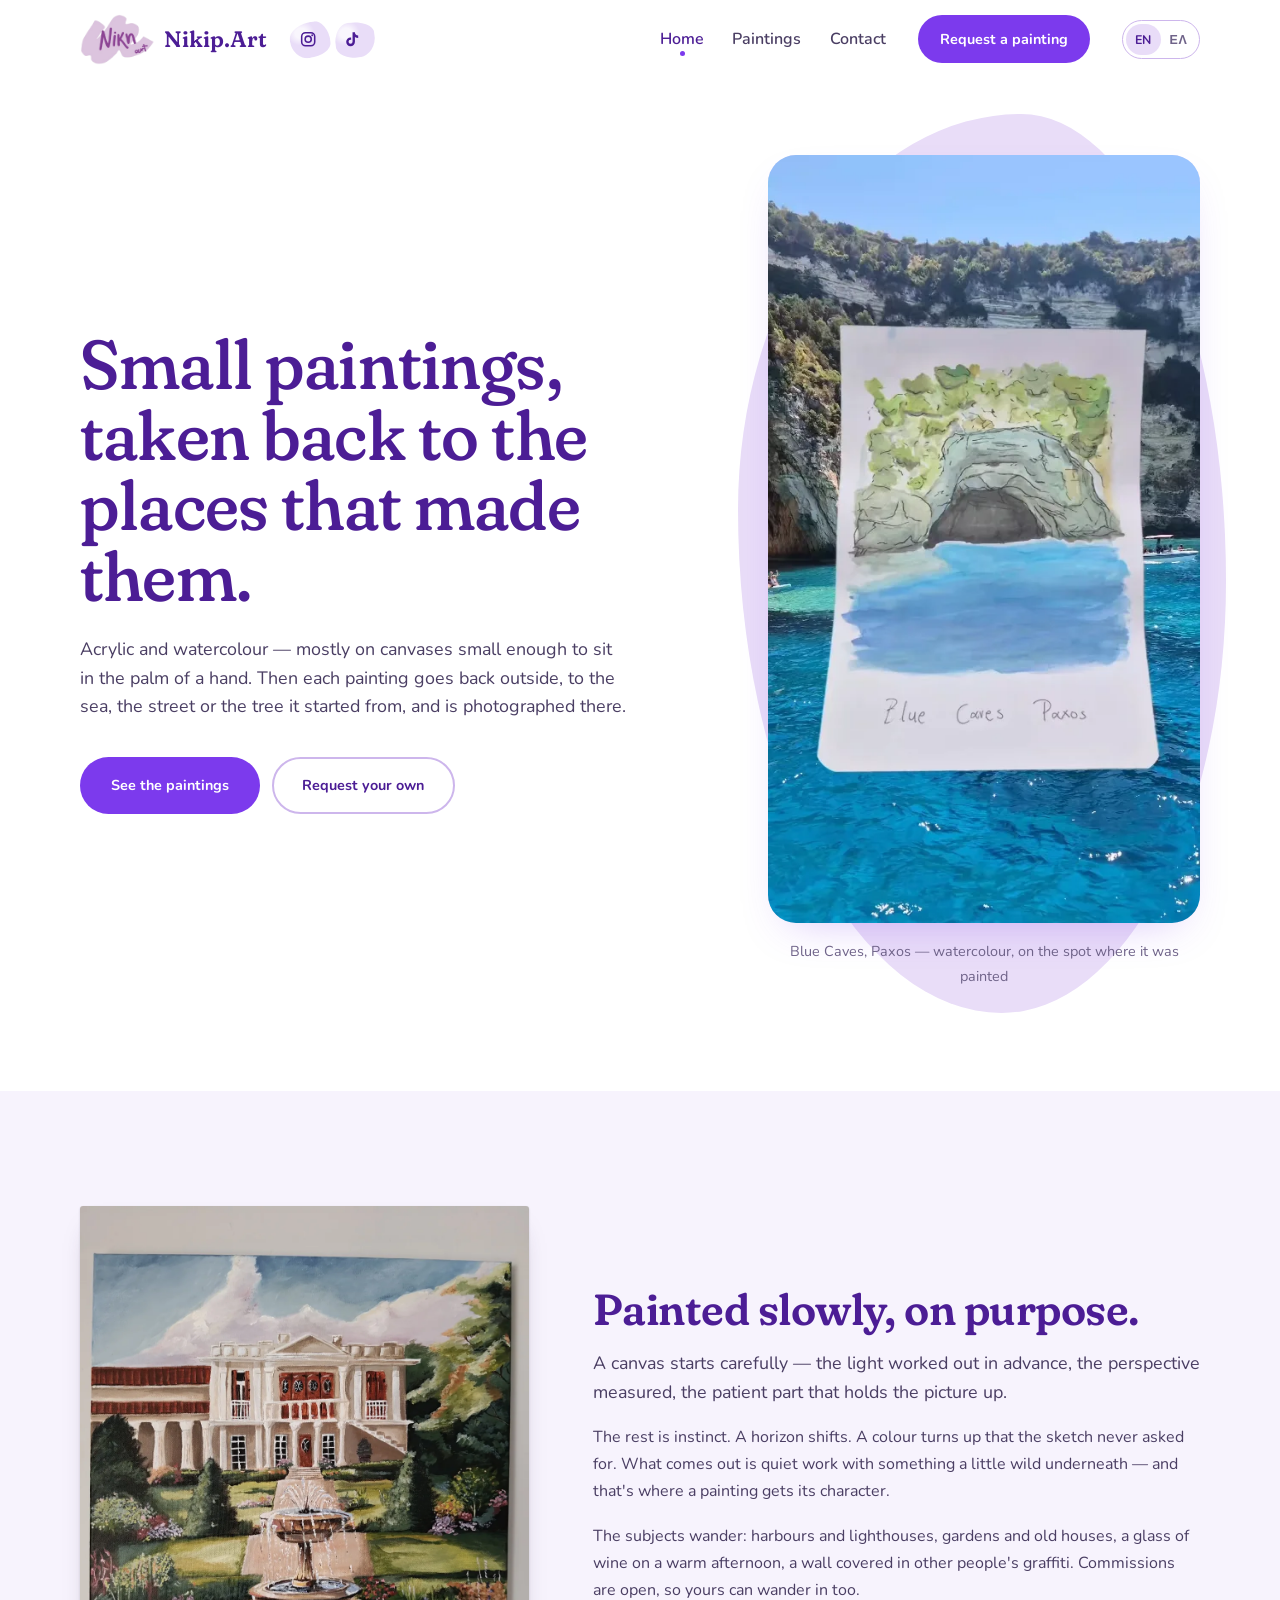
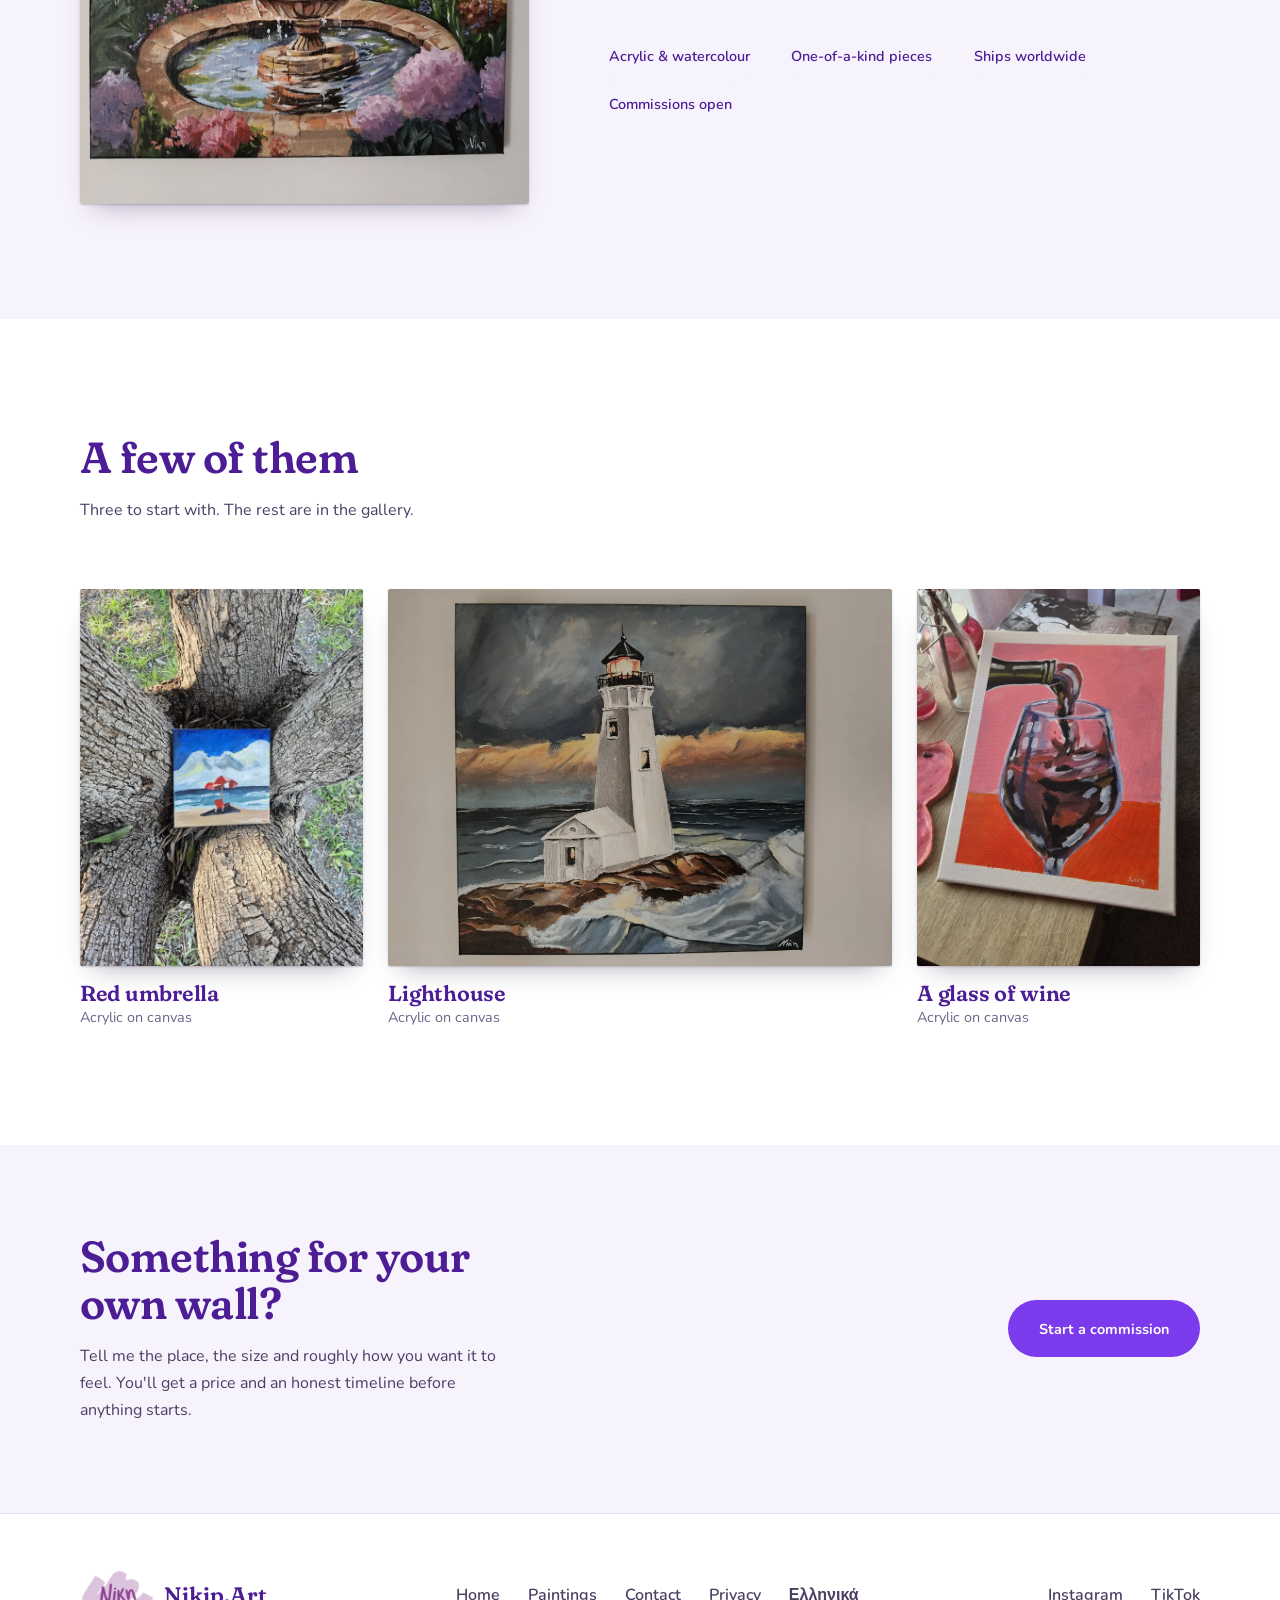
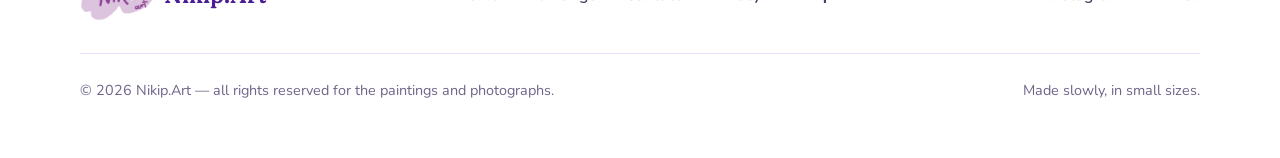
==== commit 0491926d: "Describe the work as acrylic and watercolour, without oil No painting in the gallery is oil any more" ====
--- a/index.html
+++ b/index.html
@@ -94,7 +94,7 @@
           <h1 class="h-hero hero__title">Small paintings, taken back to the places that made them.</h1>
 
           <p class="lede hero__lede">
-            Oil, acrylic and watercolour — mostly on canvases small enough to sit
+            Acrylic and watercolour — mostly on canvases small enough to sit
             in the palm of a hand. Then each painting goes back outside, to the sea,
             the street or the tree it started from, and is photographed there.
           </p>
@@ -161,7 +161,7 @@
           </p>
 
           <ul class="facts">
-            <li class="fact">Oil, acrylic &amp; watercolour</li>
+            <li class="fact">Acrylic &amp; watercolour</li>
             <li class="fact">One-of-a-kind pieces</li>
             <li class="fact">Ships worldwide</li>
             <li class="fact">Commissions open</li>
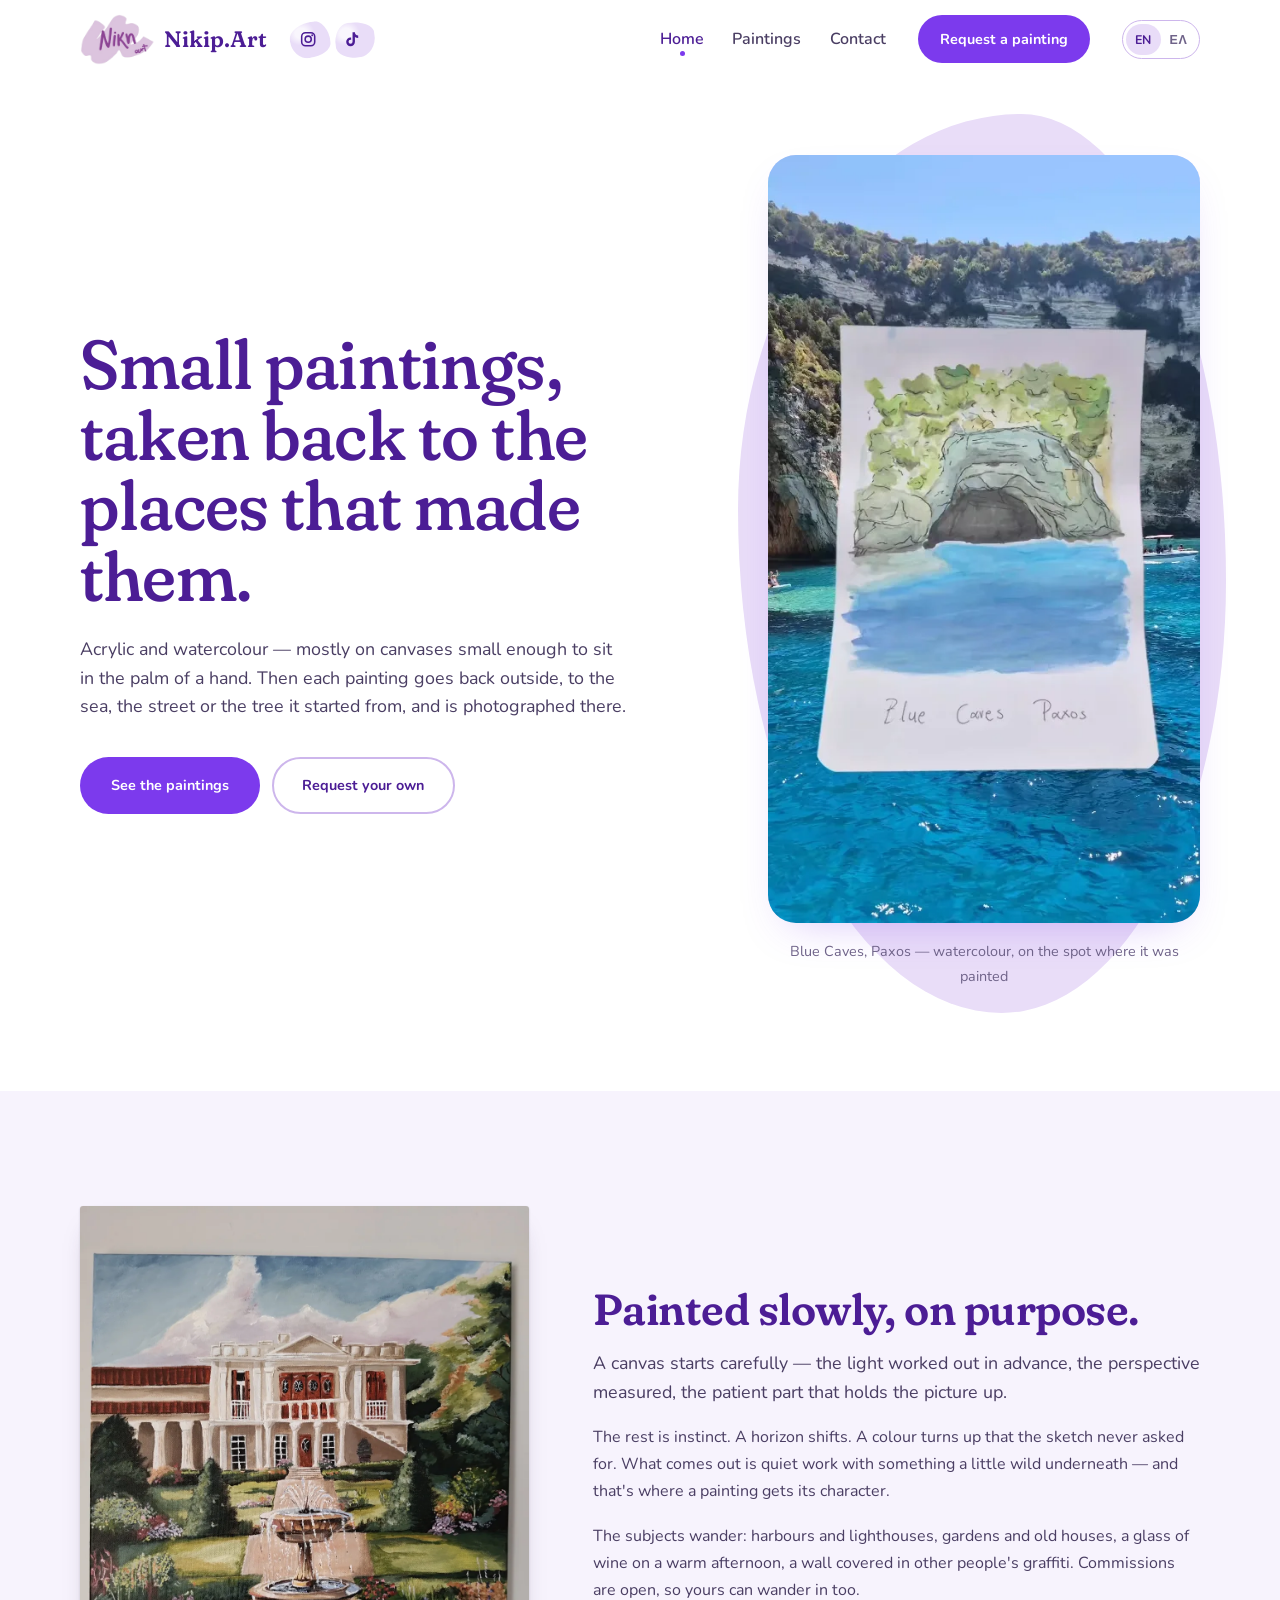
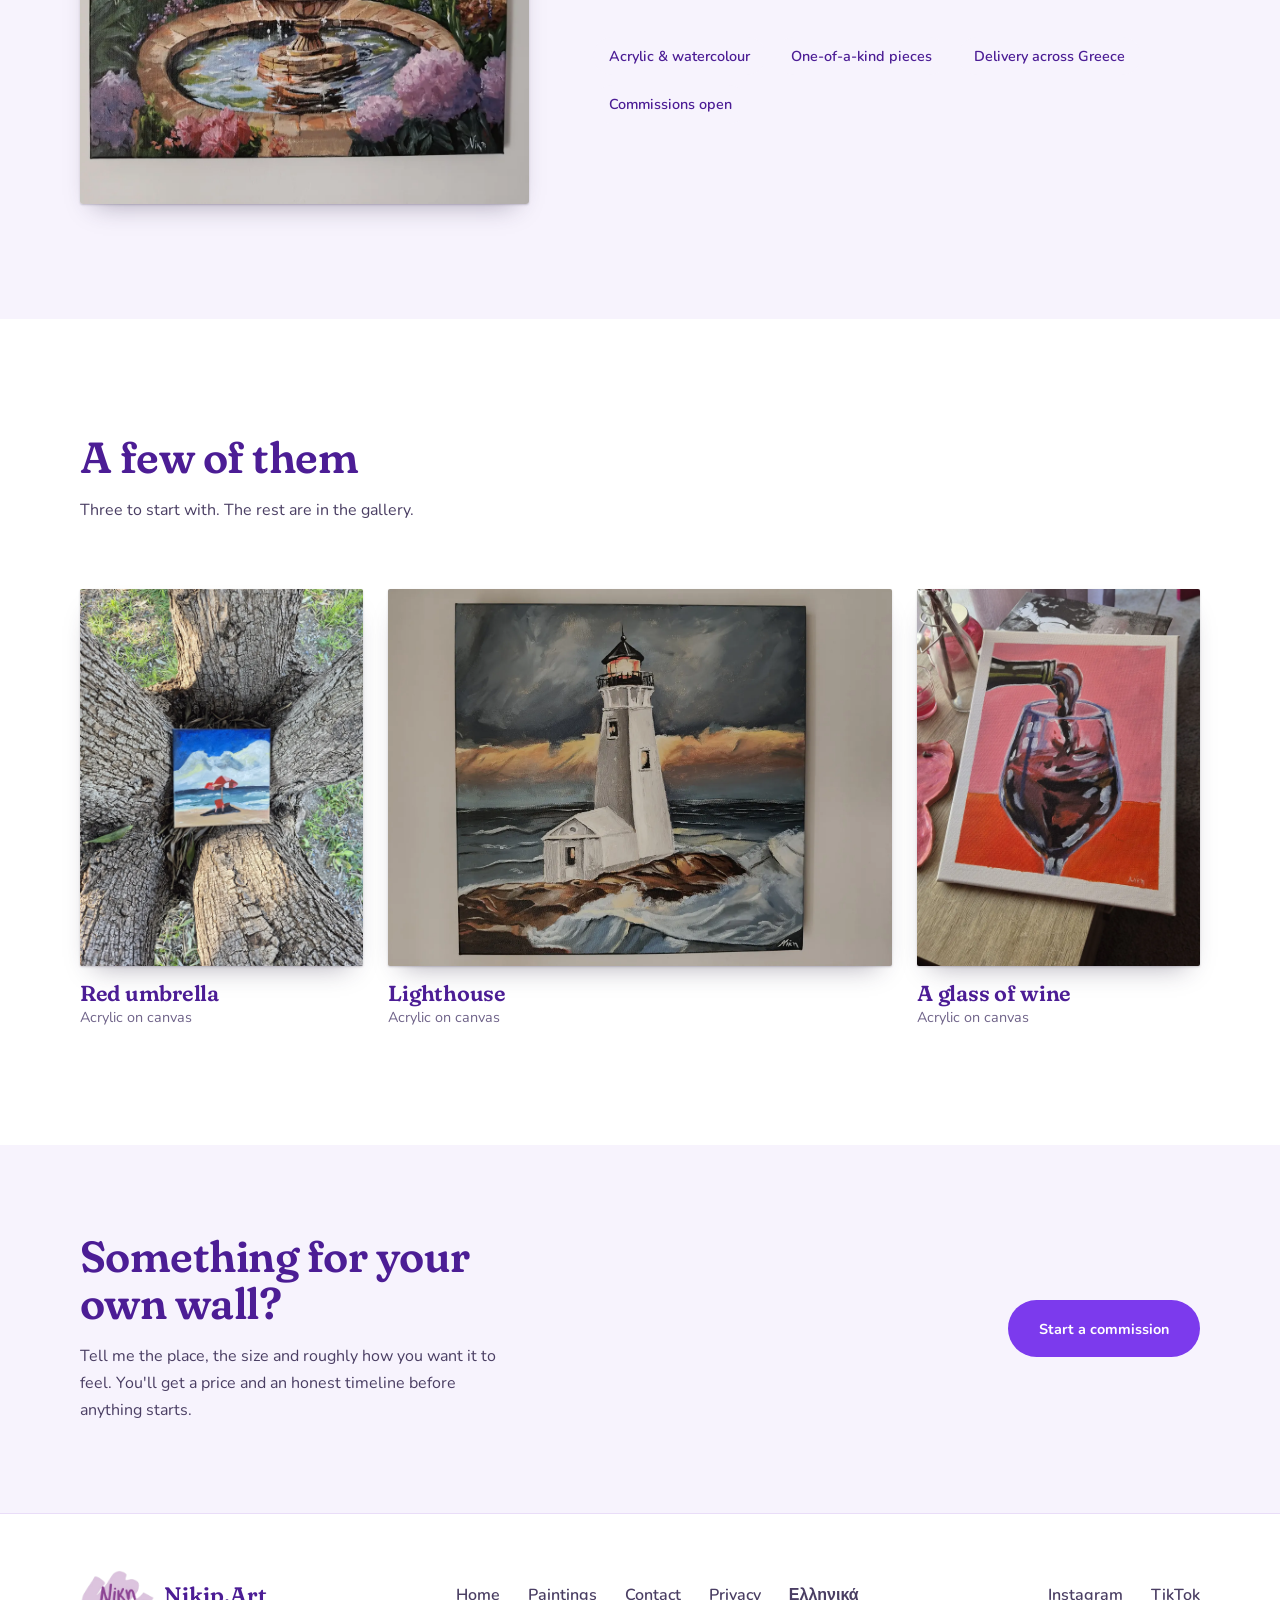
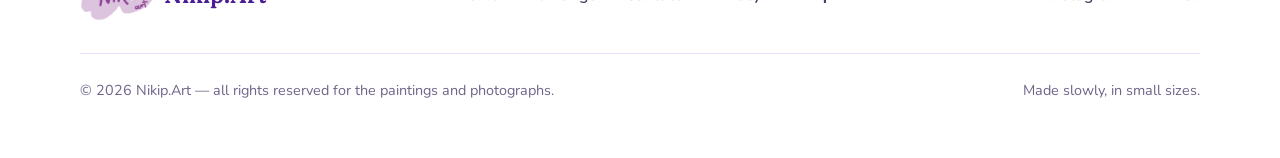
==== commit a1b98f7e: "Replace "ships worldwide" with delivery across Greece The worldwide shipping promise didn't fit a fi" ====
--- a/index.html
+++ b/index.html
@@ -163,7 +163,7 @@
           <ul class="facts">
             <li class="fact">Acrylic &amp; watercolour</li>
             <li class="fact">One-of-a-kind pieces</li>
-            <li class="fact">Ships worldwide</li>
+            <li class="fact">Delivery across Greece</li>
             <li class="fact">Commissions open</li>
           </ul>
         </div>
--- a/style.css
+++ b/style.css
@@ -843,6 +843,7 @@
   color: var(--violet-ink);
   margin-bottom: 0.45rem;
 }
+.form__optional { font-weight: 400; color: var(--text-soft); }
 .form__input {
   width: 100%;
   padding: 0.85rem 1.1rem;
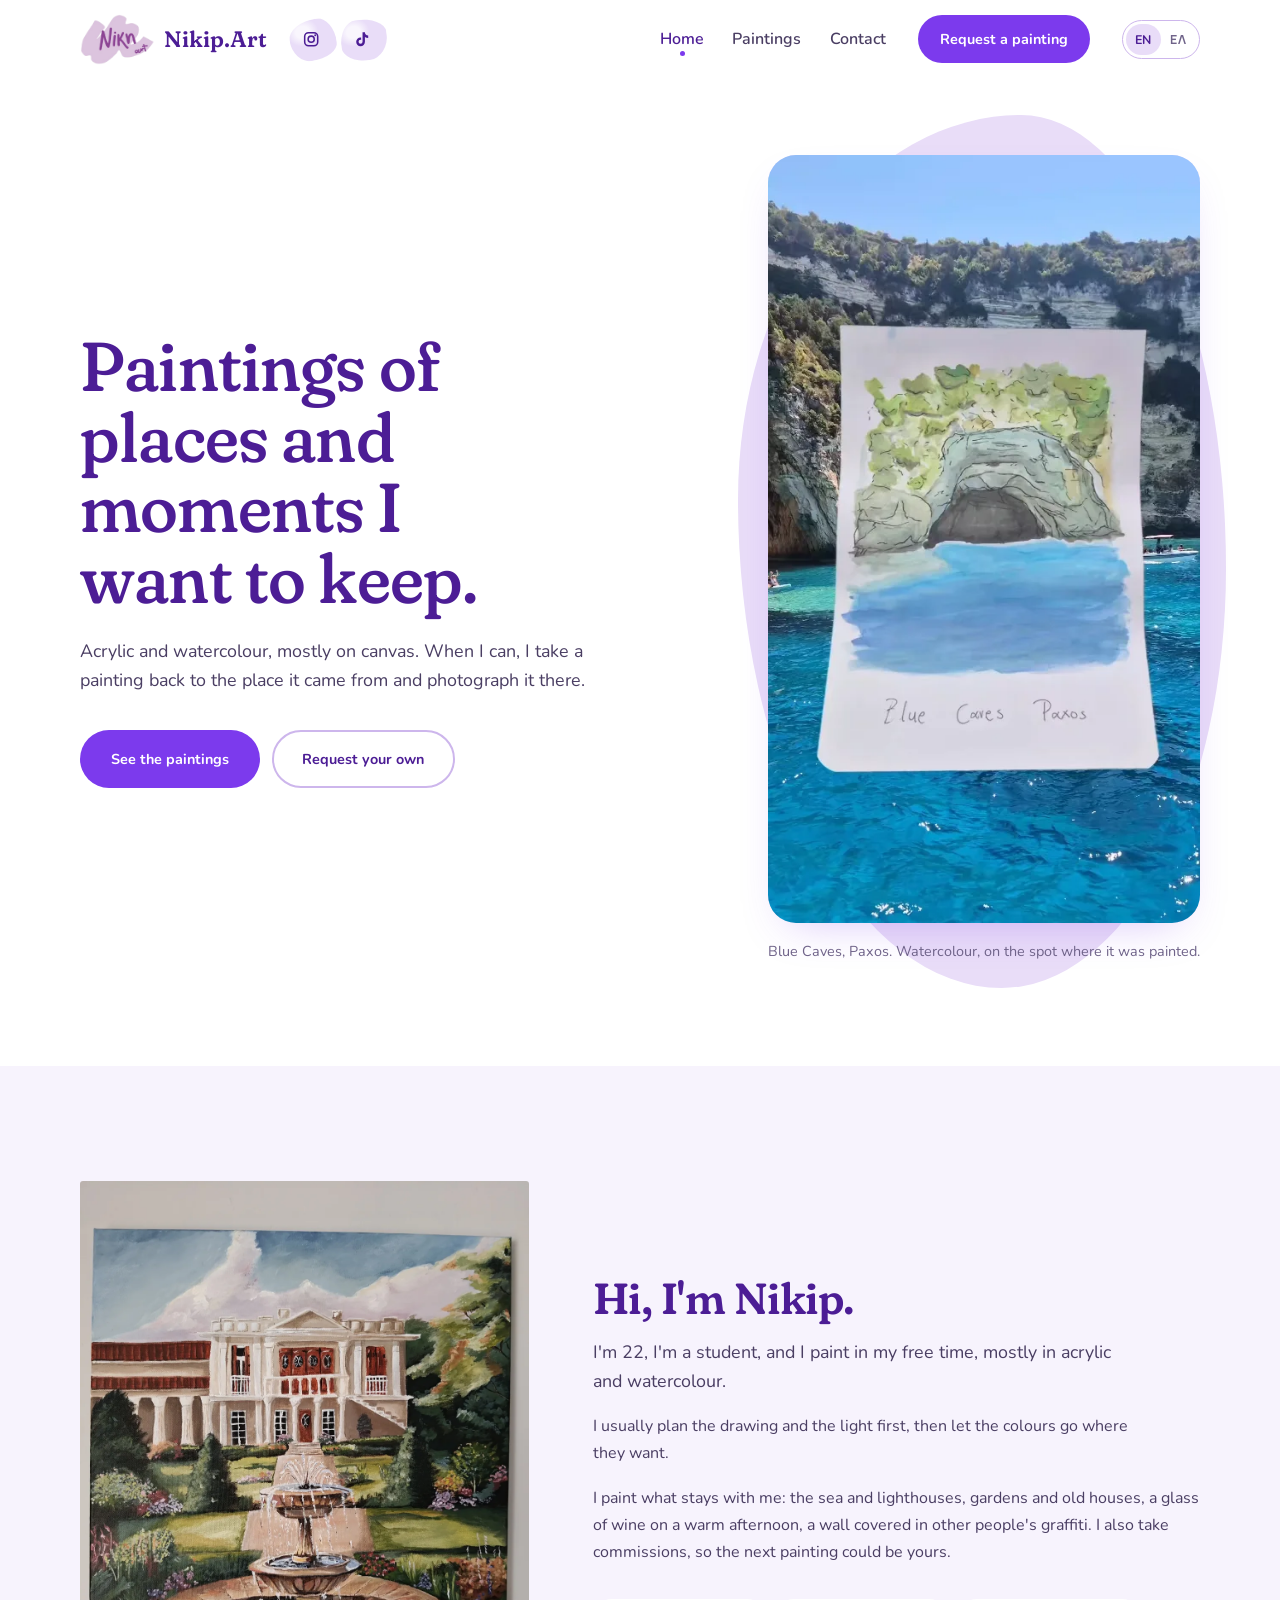
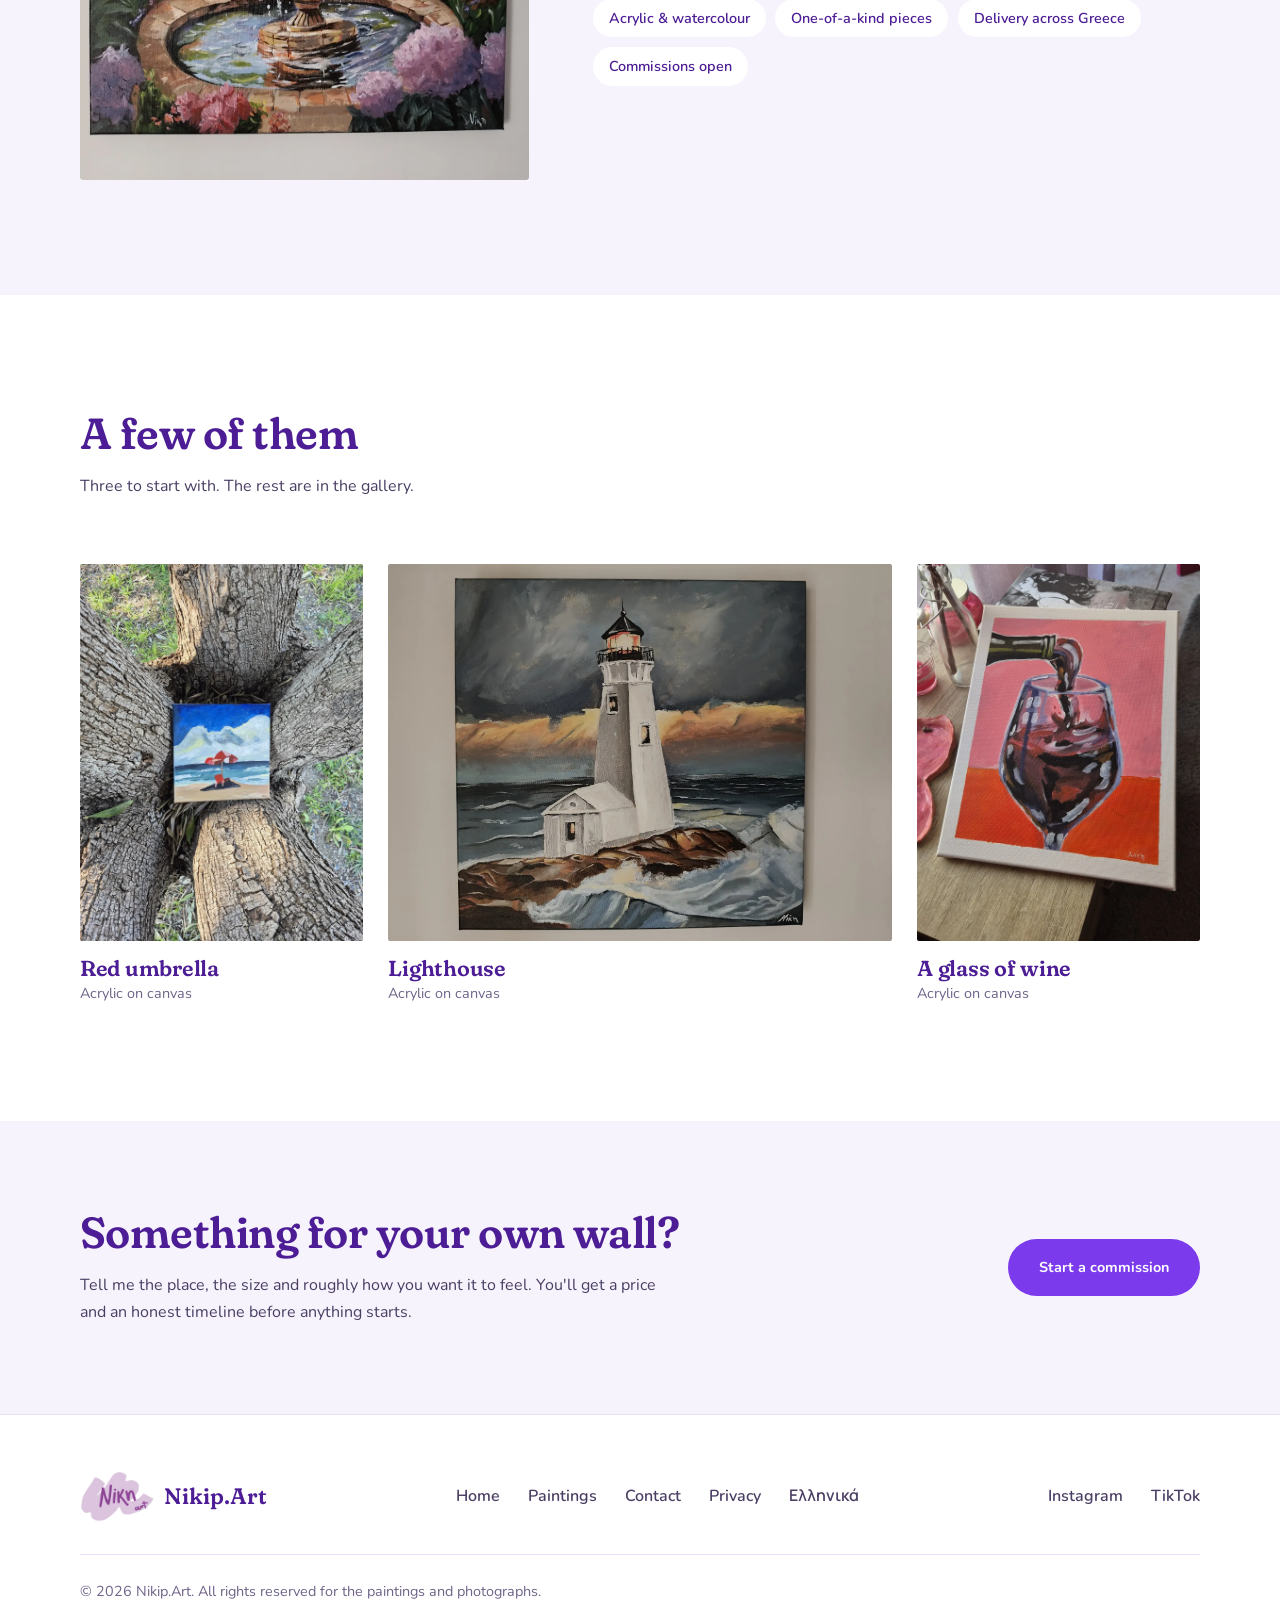
==== commit 18126f26: "Apply the designer's fix list (sections 1–3) Content - Drop the "palm-sized" and "small sizes" claim" ====
--- a/index.html
+++ b/index.html
@@ -3,14 +3,14 @@
 <head>
   <meta charset="UTF-8" />
   <meta name="viewport" content="width=device-width, initial-scale=1.0" />
-  <title>Nikip.Art — small paintings, taken back to the places that made them</title>
-  <meta name="description" content="Original small paintings by Nikip.Art, photographed in the place that inspired them. Commissions open." />
+  <title>Nikip.Art — paintings of places and moments I want to keep</title>
+  <meta name="description" content="Original acrylic and watercolour paintings by Nikip, a young painter in Greece. Commissions open." />
   <meta name="theme-color" content="#FFFFFF" />
 
   <meta property="og:type" content="website" />
   <meta property="og:locale" content="en_GB" />
   <meta property="og:title" content="Nikip.Art" />
-  <meta property="og:description" content="Original small paintings, photographed in the place that inspired them." />
+  <meta property="og:description" content="Original paintings in acrylic and watercolour. Commissions open." />
   <meta property="og:image" content="assets/PaintVideos/hero-poster.webp" />
 
   <link rel="alternate" hreflang="en" href="index.html" />
@@ -91,12 +91,11 @@
       <div class="container hero__grid">
 
         <div class="hero__copy">
-          <h1 class="h-hero hero__title">Small paintings, taken back to the places that made them.</h1>
+          <h1 class="h-hero hero__title">Paintings of places and moments I want to keep.</h1>
 
           <p class="lede hero__lede">
-            Acrylic and watercolour — mostly on canvases small enough to sit
-            in the palm of a hand. Then each painting goes back outside, to the sea,
-            the street or the tree it started from, and is photographed there.
+            Acrylic and watercolour, mostly on canvas. When I can, I take a painting
+            back to the place it came from and photograph it there.
           </p>
 
           <div class="hero__actions">
@@ -124,7 +123,7 @@
               </svg>
             </button>
           </div>
-          <p class="hero__caption">Blue Caves, Paxos — watercolour, on the spot where it was painted</p>
+          <p class="hero__caption">Blue Caves, Paxos. Watercolour, on the spot where it was painted.</p>
         </div>
 
       </div>
@@ -136,28 +135,27 @@
 
         <figure class="about__figure">
           <img src="assets/Paintings/Palace.webp"
-               alt="Palace gardens — a house behind a stone fountain and flowering beds"
+               alt="A house behind a stone fountain and flowering beds"
                width="1083" height="1444" loading="lazy" decoding="async" />
         </figure>
 
         <div class="prose">
-          <h2 class="h-section">Painted slowly, on purpose.</h2>
+          <h2 class="h-section">Hi, I'm Nikip.</h2>
 
           <p class="lede">
-            A canvas starts carefully — the light worked out in advance, the perspective
-            measured, the patient part that holds the picture up.
+            I'm 22, I'm a student, and I paint in my free time, mostly in acrylic
+            and watercolour.
           </p>
 
           <p>
-            The rest is instinct. A horizon shifts. A colour turns up that the sketch
-            never asked for. What comes out is quiet work with something a little wild
-            underneath — and that's where a painting gets its character.
+            I usually plan the drawing and the light first, then let the colours
+            go where they want.
           </p>
 
           <p>
-            The subjects wander: harbours and lighthouses, gardens and old houses, a
-            glass of wine on a warm afternoon, a wall covered in other people's graffiti.
-            Commissions are open, so yours can wander in too.
+            I paint what stays with me: the sea and lighthouses, gardens and old houses,
+            a glass of wine on a warm afternoon, a wall covered in other people's graffiti.
+            I also take commissions, so the next painting could be yours.
           </p>
 
           <ul class="facts">
@@ -184,7 +182,7 @@
           <a class="piece" href="paintings.html">
             <div class="piece__frame">
               <img src="assets/Paintings/20260301_155005.webp"
-                   alt="Red umbrella — a small beach with a red umbrella, photographed in the fork of an olive tree"
+                   alt="A small beach with a red umbrella, photographed in the fork of an olive tree"
                    width="1200" height="1600" loading="lazy" decoding="async" />
             </div>
             <div class="piece__meta">
@@ -196,7 +194,7 @@
           <a class="piece" href="paintings.html">
             <div class="piece__frame">
               <img src="assets/Paintings/lightHousejpg.webp"
-                   alt="Lighthouse — a white lighthouse against a dark sky and breaking waves"
+                   alt="A white lighthouse against a dark sky and breaking waves"
                    width="1586" height="1189" loading="lazy" decoding="async" />
             </div>
             <div class="piece__meta">
@@ -208,7 +206,7 @@
           <a class="piece" href="paintings.html">
             <div class="piece__frame">
               <img src="assets/Paintings/20251122_114202.webp"
-                   alt="A glass of wine — wine pouring into a glass on a pink and orange background, on a table by the window"
+                   alt="Wine pouring into a glass on a pink and orange background"
                    width="1200" height="1600" loading="lazy" decoding="async" />
             </div>
             <div class="piece__meta">
@@ -261,8 +259,7 @@
       </div>
 
       <div class="site-footer__bottom">
-        <p>&copy; <span id="year">2026</span> Nikip.Art — all rights reserved for the paintings and photographs.</p>
-        <p>Made slowly, in small sizes.</p>
+        <p>&copy; <span id="year">2026</span> Nikip.Art. All rights reserved for the paintings and photographs.</p>
       </div>
     </div>
   </footer>
--- a/style.css
+++ b/style.css
@@ -35,10 +35,13 @@
   --text-soft:    #6F6389;   /* secondary copy */
 
   /* Type */
-  --display: "Fraunces", Georgia, "Times New Roman", serif;
-  --body:    "Nunito", -apple-system, BlinkMacSystemFont, "Segoe UI", Roboto, Helvetica, Arial, sans-serif;
-
-  --fs-hero:  clamp(2.6rem, 5.4vw, 4.6rem);
+  /* Fraunces and Nunito have no Greek letters, so Greek text (on any page)
+     falls through to Literata and Manrope. fonts.css uses unicode-range, so
+     the Greek files only load when a page actually has Greek characters. */
+  --display: "Fraunces", "Literata", Georgia, "Times New Roman", serif;
+  --body:    "Nunito", "Manrope", -apple-system, BlinkMacSystemFont, "Segoe UI", Roboto, Helvetica, Arial, sans-serif;
+
+  --fs-hero:  clamp(2.2rem, 5.4vw, 4.6rem);
   --fs-h2:    clamp(1.9rem, 3.4vw, 3rem);
   --fs-h3:    clamp(1.15rem, 1.7vw, 1.45rem);
   --fs-lede:  clamp(1.05rem, 1.4vw, 1.2rem);
@@ -66,12 +69,6 @@
   --ease: cubic-bezier(0.32, 0.72, 0.28, 1);
 }
 
-/* Greek pages (el/): Fraunces and Nunito have no Greek letters, so Greek text
-   falls through to Literata and Manrope. Latin words keep the usual fonts. */
-html[lang="el"] {
-  --display: "Fraunces", "Literata", Georgia, serif;
-  --body:    "Nunito", "Manrope", -apple-system, BlinkMacSystemFont, "Segoe UI", Roboto, Helvetica, Arial, sans-serif;
-}
 /* Literata's Greek reads lighter than Fraunces at the same weight */
 html[lang="el"] .h-hero { font-weight: 600; }
 html[lang="el"] .h-section { font-weight: 650; }
@@ -169,8 +166,11 @@
   line-height: 1.08;
   letter-spacing: -0.012em;
   color: var(--violet-ink);
+  text-wrap: balance;
   /* Sentence case throughout — no all-caps anywhere on this site */
 }
+.hero__caption { text-wrap: balance; }
+.lede, .prose p { text-wrap: pretty; }
 
 .h-hero { font-size: var(--fs-hero); font-weight: 500; line-height: 1.02; }
 .h-section { font-size: var(--fs-h2); margin-bottom: 1rem; }
@@ -368,8 +368,8 @@
   position: relative;
   display: grid;
   place-items: center;
-  width: 2.35rem;
-  height: 2.35rem;
+  width: 2.75rem;   /* 44px tap target */
+  height: 2.75rem;
   color: var(--violet-ink);
   isolation: isolate;
   -webkit-tap-highlight-color: transparent;
@@ -618,7 +618,6 @@
 .about__figure img {
   width: 100%;
   border-radius: var(--r-art);
-  box-shadow: var(--shadow-art);
 }
 
 .facts {
@@ -635,6 +634,8 @@
   font-size: var(--fs-small);
   font-weight: 600;
 }
+/* On the mist section the chips would vanish into the background */
+.section--mist .fact { background: var(--paper); }
 
 
 /* ==========================================================================
@@ -642,7 +643,7 @@
    Nine distinct paintings. Images keep their true proportions — nothing is
    cropped — and the rhythm comes from column spans and generous white space.
    ========================================================================== */
-.gallery__intro { max-width: 46ch; margin-bottom: clamp(2.5rem, 5vw, 4rem); }
+.gallery__intro { max-width: 60ch; margin-bottom: clamp(2.5rem, 5vw, 4rem); }
 
 .gallery__grid {
   display: grid;
@@ -663,11 +664,12 @@
   background: var(--mat);
   transition: transform 0.5s var(--ease);
 }
+/* --shadow-art goes back on once the photos are cropped to the canvas edge;
+   on photos that still show the room it reads as a shadow on the wall. */
 .piece__frame img {
   width: 100%;
   border-radius: 2px;
   background: var(--mat);
-  box-shadow: var(--shadow-art);
 }
 
 .piece:hover .piece__frame,
@@ -738,6 +740,21 @@
   color: var(--lilac);
   font-size: 0.8rem;
 }
+/* "Tap" on touch screens, "Click" where there is a mouse */
+.lightbox__hint--mouse { display: none; }
+@media (hover: hover) and (pointer: fine) {
+  .lightbox__hint--touch { display: none; }
+  .lightbox__hint--mouse { display: block; }
+}
+.lightbox__count {
+  display: block;
+  margin-bottom: 0.25rem;
+  color: var(--lilac);
+  font-size: 0.8rem;
+  font-variant-numeric: tabular-nums;
+  letter-spacing: 0.04em;
+}
+.lightbox__close svg { width: 22px; height: 22px; }
 .lightbox__caption { text-align: center; color: var(--paper); }
 .lightbox__title {
   display: block;
@@ -787,6 +804,18 @@
 /* ==========================================================================
    10. CONTACT & FORM
    ========================================================================== */
+/* Phones: the steps come before the form, so offer a shortcut to it */
+.contact__jump {
+  display: inline-block;
+  margin-top: 1rem;
+  font-weight: 700;
+  color: var(--violet-ink);
+  text-decoration: underline;
+  text-decoration-color: var(--lilac-deep);
+  text-underline-offset: 3px;
+}
+@media (min-width: 900px) { .contact__jump { display: none; } }
+
 .contact__grid {
   display: grid;
   grid-template-columns: 1fr;
@@ -843,7 +872,7 @@
   color: var(--violet-ink);
   margin-bottom: 0.45rem;
 }
-.form__optional { font-weight: 400; color: var(--text-soft); }
+.form__optional { font-weight: 400; color: var(--text-soft); white-space: nowrap; }
 .form__input {
   width: 100%;
   padding: 0.85rem 1.1rem;
@@ -886,7 +915,8 @@
   align-items: center;
   padding-block: clamp(3rem, 7vw, 5.5rem);
 }
-.invite__text { max-width: 44ch; }
+.invite__text { max-width: 60ch; }
+.invite__inner .btn { justify-self: start; }
 
 
 /* ==========================================================================
@@ -902,6 +932,9 @@
 }
 .footer-nav, .socials { display: flex; flex-wrap: wrap; gap: clamp(1rem, 2.2vw, 1.75rem); }
 .footer-nav a, .socials a {
+  display: inline-flex;
+  align-items: center;
+  min-height: 44px;   /* comfortable tap target */
   font-weight: 600;
   color: var(--text);
   transition: color 0.3s var(--ease);
@@ -925,17 +958,12 @@
    13. RESPONSIVE
    ========================================================================== */
 @media (min-width: 720px) {
-  /* Gallery spans. Rows are composed to fill 12 columns; the closing piece is
-     placed off-centre on purpose so the page ends on white space. */
-  .piece.is-7 { grid-column: span 7; }
-  .piece.is-5 { grid-column: span 5; }
-  .piece.is-6 { grid-column: span 6; }
+  /* Gallery spans follow the paintings: portrait (3:4) pieces share one
+     size at 4 columns, landscape pieces get 8, and the closing landscape
+     sits centred. */
+  .piece.is-4 { grid-column: span 4; }
   .piece.is-8 { grid-column: span 8; }
-  .piece.is-4 { grid-column: span 4; }
-  .piece.is-last { grid-column: 4 / 12; }
-
-  /* Nudges that keep the grid from reading as tidy rows */
-  .piece.is-low { margin-top: clamp(2rem, 5vw, 4.5rem); }
+  .piece.is-last { grid-column: 3 / 11; }
 
   /* Home-page trio: column widths follow each image's aspect ratio
      (3:4, 4:3, 3:4) so all three frames share one height with no dead space. */
@@ -958,17 +986,24 @@
   .about__figure { order: -1; }
 
   .contact__grid { grid-template-columns: 0.9fr 1.1fr; }
-  .invite__inner { grid-template-columns: 1.1fr auto; gap: 3rem; }
+  .invite__inner { grid-template-columns: 1fr auto; gap: 3rem; }
 }
 
 /* ---------- Mobile hero: the painting comes first ----------
    Most visitors arrive from Instagram on a phone, so they see paint before
    text. 4:5 crop of the 9:16 clip, capped at 55% of the screen height. */
 @media (max-width: 899px) {
-  .hero { padding-top: 1.5rem; }
-  .hero__grid { gap: 2.25rem; }
-  .hero__media { order: -1; max-width: min(100%, 44svh); }
+  .hero { padding-top: 1.25rem; }
+  .hero__grid { gap: 1.5rem; }
+  .hero__media { order: -1; max-width: min(100%, 31svh); }
+  .hero__caption { margin-top: 0.6rem; }
+  .hero__title { margin-bottom: 1rem; }
+  .hero__lede { margin-bottom: 1.5rem; }
   .hero__frame { aspect-ratio: 4 / 5; }
+}
+/* Short phones (iPhone SE and similar): a smaller video keeps the button in view */
+@media (max-width: 899px) and (max-height: 760px) {
+  .hero__media { max-width: min(100%, 25svh); }
 }
 
 /* ---------- Mobile navigation ----------
@@ -1019,9 +1054,9 @@
   .lightbox__nav { width: 42px; height: 42px; top: auto; bottom: 1rem; margin-top: 0; }
 }
 
-/* Very narrow phones: the wordmark gives way so the menu button fits */
+/* Very narrow phones: the social icons give way so the name and menu button fit */
 @media (max-width: 380px) {
-  .site-header__start .brand__text { display: none; }
+  .site-header__start .daubs { display: none; }
 }
 
 
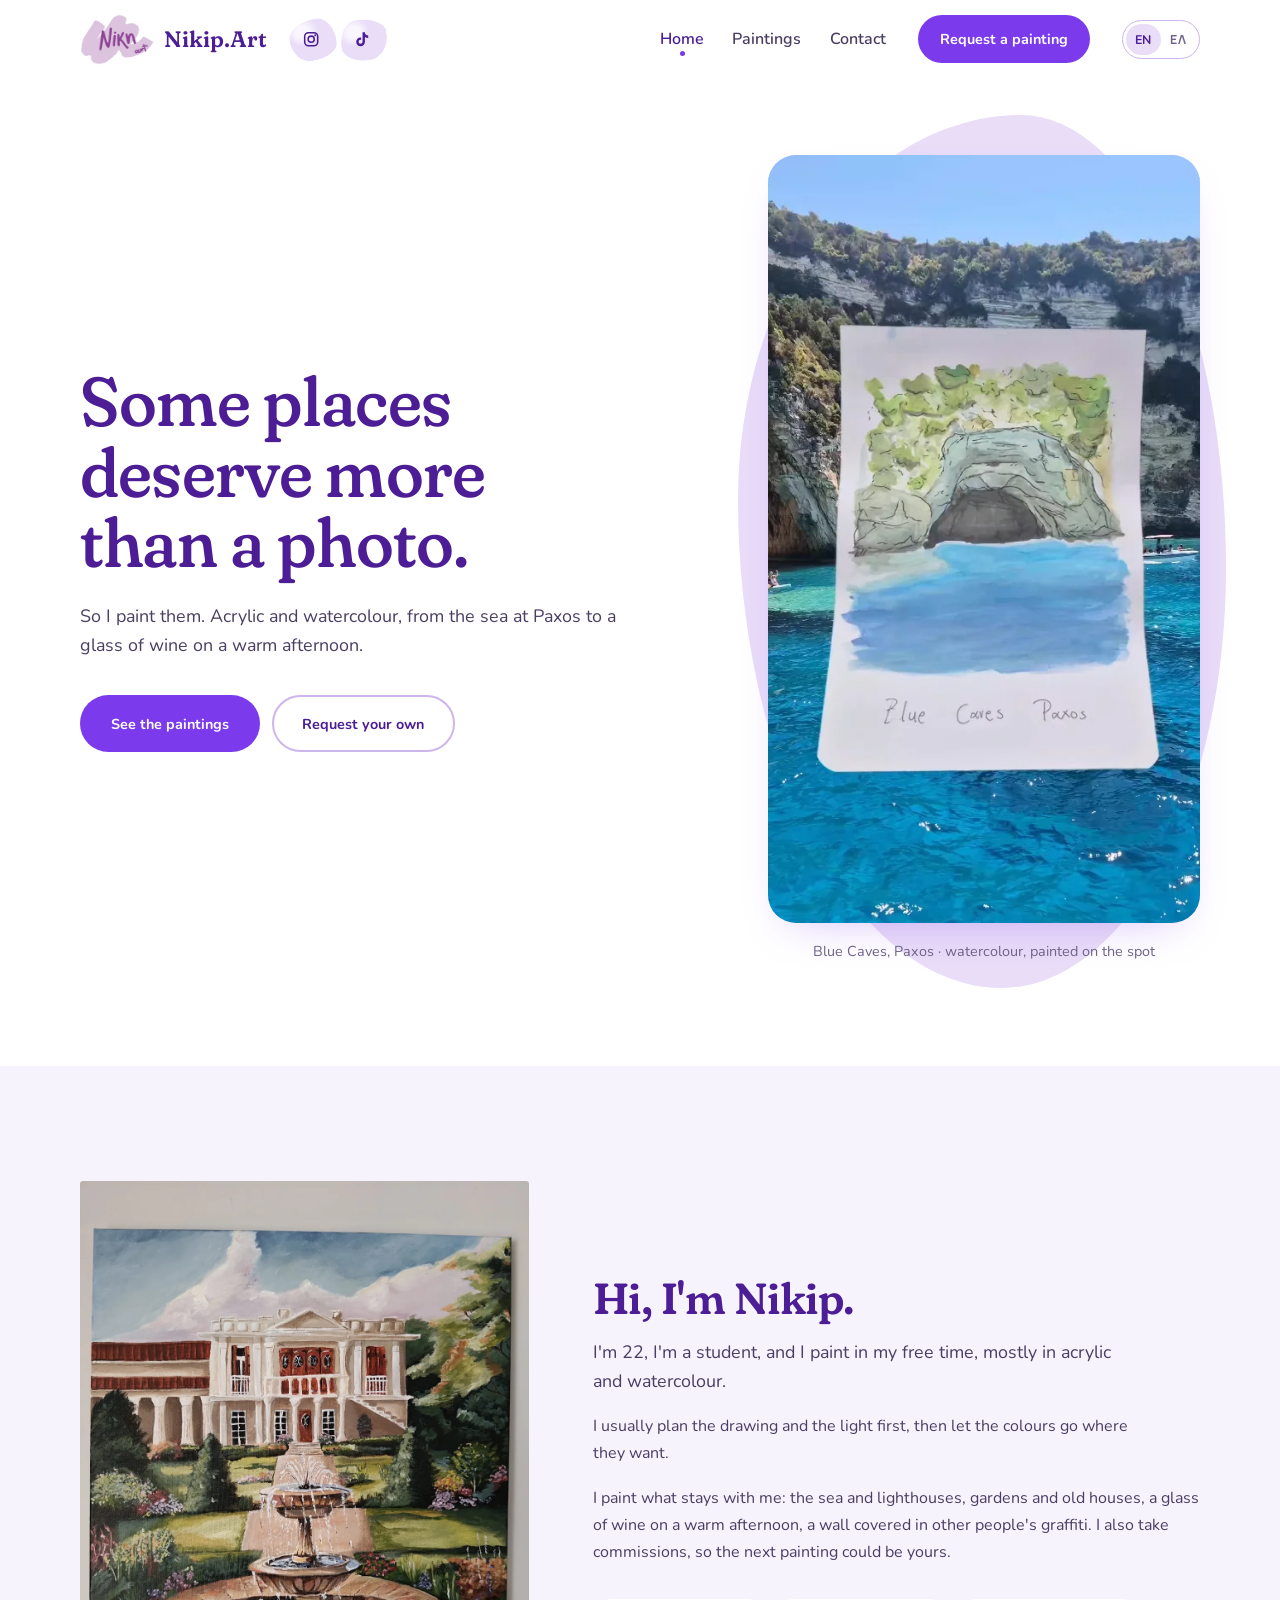
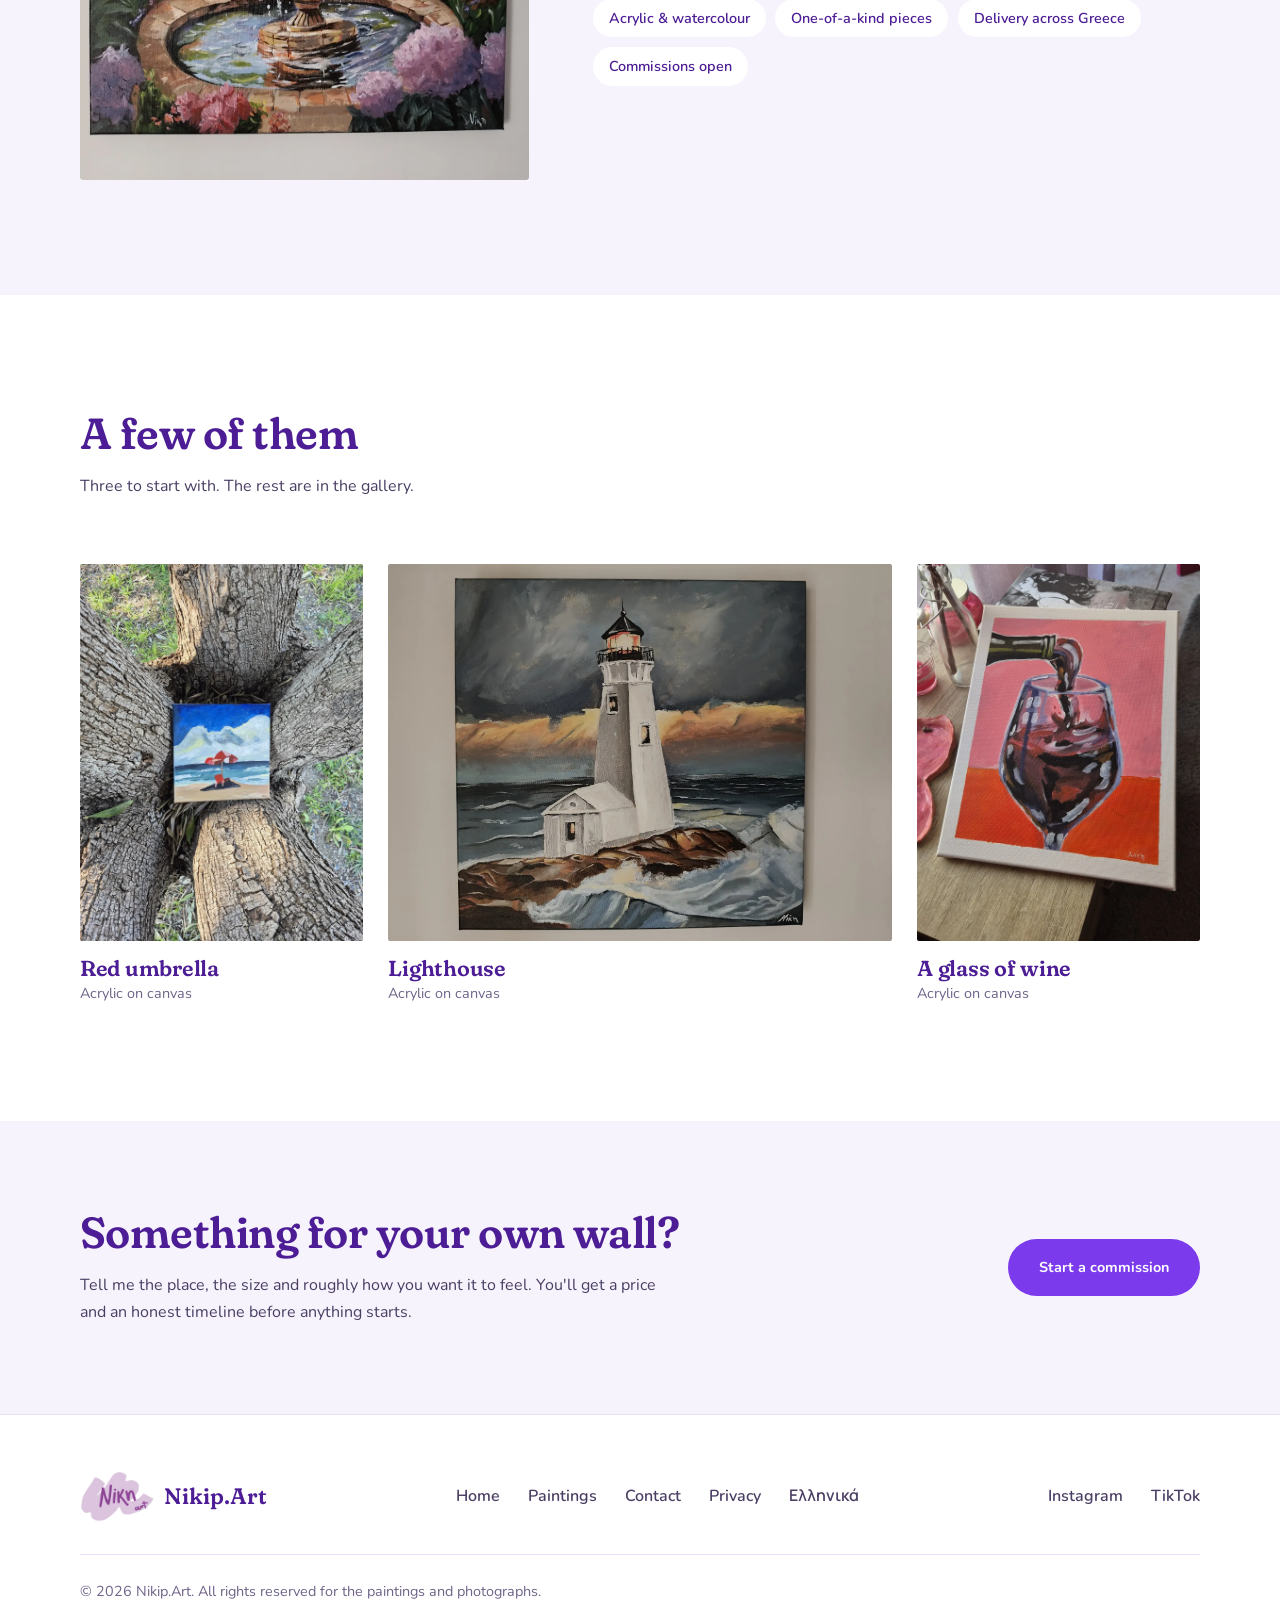
==== commit 761aba83: "Put the hero video under the text on phones and sharpen the headlines Co-Authored-By: Claude Opus 5." ====
--- a/index.html
+++ b/index.html
@@ -3,7 +3,7 @@
 <head>
   <meta charset="UTF-8" />
   <meta name="viewport" content="width=device-width, initial-scale=1.0" />
-  <title>Nikip.Art — paintings of places and moments I want to keep</title>
+  <title>Nikip.Art · Paintings of places in acrylic and watercolour</title>
   <meta name="description" content="Original acrylic and watercolour paintings by Nikip, a young painter in Greece. Commissions open." />
   <meta name="theme-color" content="#FFFFFF" />
 
@@ -91,11 +91,11 @@
       <div class="container hero__grid">
 
         <div class="hero__copy">
-          <h1 class="h-hero hero__title">Paintings of places and moments I want to keep.</h1>
+          <h1 class="h-hero hero__title">Some places deserve more than a photo.</h1>
 
           <p class="lede hero__lede">
-            Acrylic and watercolour, mostly on canvas. When I can, I take a painting
-            back to the place it came from and photograph it there.
+            So I paint them. Acrylic and watercolour, from the sea at Paxos
+            to a glass of wine on a warm afternoon.
           </p>
 
           <div class="hero__actions">
@@ -123,7 +123,7 @@
               </svg>
             </button>
           </div>
-          <p class="hero__caption">Blue Caves, Paxos. Watercolour, on the spot where it was painted.</p>
+          <p class="hero__caption">Blue Caves, Paxos · watercolour, painted on the spot</p>
         </div>
 
       </div>
--- a/style.css
+++ b/style.css
@@ -70,7 +70,7 @@
 }
 
 /* Literata's Greek reads lighter than Fraunces at the same weight */
-html[lang="el"] .h-hero { font-weight: 600; }
+html[lang="el"] .h-hero { font-weight: 600; font-size: clamp(2.2rem, 4.4vw, 3.8rem); }
 html[lang="el"] .h-section { font-weight: 650; }
 
 
@@ -989,21 +989,18 @@
   .invite__inner { grid-template-columns: 1fr auto; gap: 3rem; }
 }
 
-/* ---------- Mobile hero: the painting comes first ----------
-   Most visitors arrive from Instagram on a phone, so they see paint before
-   text. 4:5 crop of the 9:16 clip, capped at 55% of the screen height. */
+/* ---------- Mobile hero: text first, then the video at full width ----------
+   The headline and buttons fill the first screen; the 4:5 crop of the 9:16
+   clip follows below, large enough to read as a painting. */
 @media (max-width: 899px) {
-  .hero { padding-top: 1.25rem; }
-  .hero__grid { gap: 1.5rem; }
-  .hero__media { order: -1; max-width: min(100%, 31svh); }
-  .hero__caption { margin-top: 0.6rem; }
+  .hero { padding-top: 1.5rem; }
+  .hero__grid { gap: 2.5rem; }
+  .hero__media { max-width: 100%; }
+  .hero__media::before { inset: -3% -4% -2% -4%; }
+  .hero__frame { aspect-ratio: 4 / 5; }
+  .hero__caption { margin-top: 0.75rem; text-align: left; }
   .hero__title { margin-bottom: 1rem; }
   .hero__lede { margin-bottom: 1.5rem; }
-  .hero__frame { aspect-ratio: 4 / 5; }
-}
-/* Short phones (iPhone SE and similar): a smaller video keeps the button in view */
-@media (max-width: 899px) and (max-height: 760px) {
-  .hero__media { max-width: min(100%, 25svh); }
 }
 
 /* ---------- Mobile navigation ----------
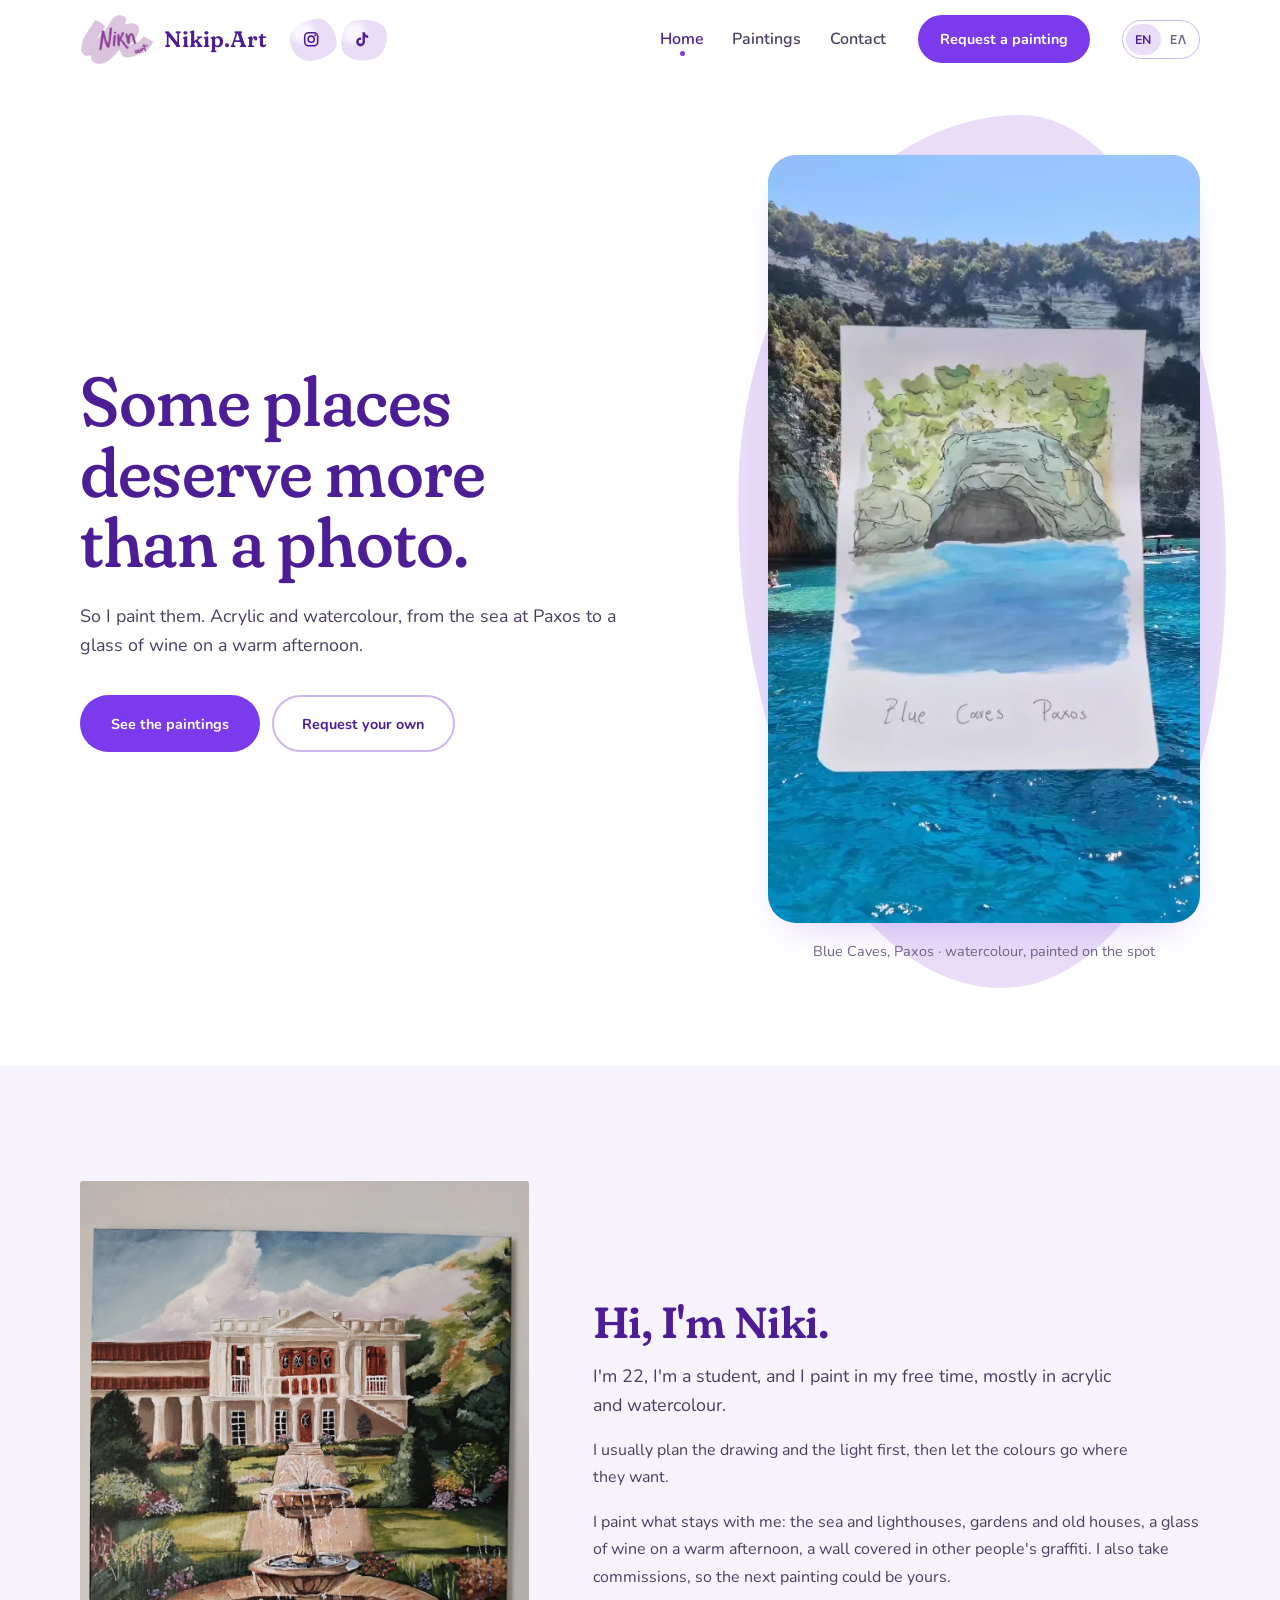
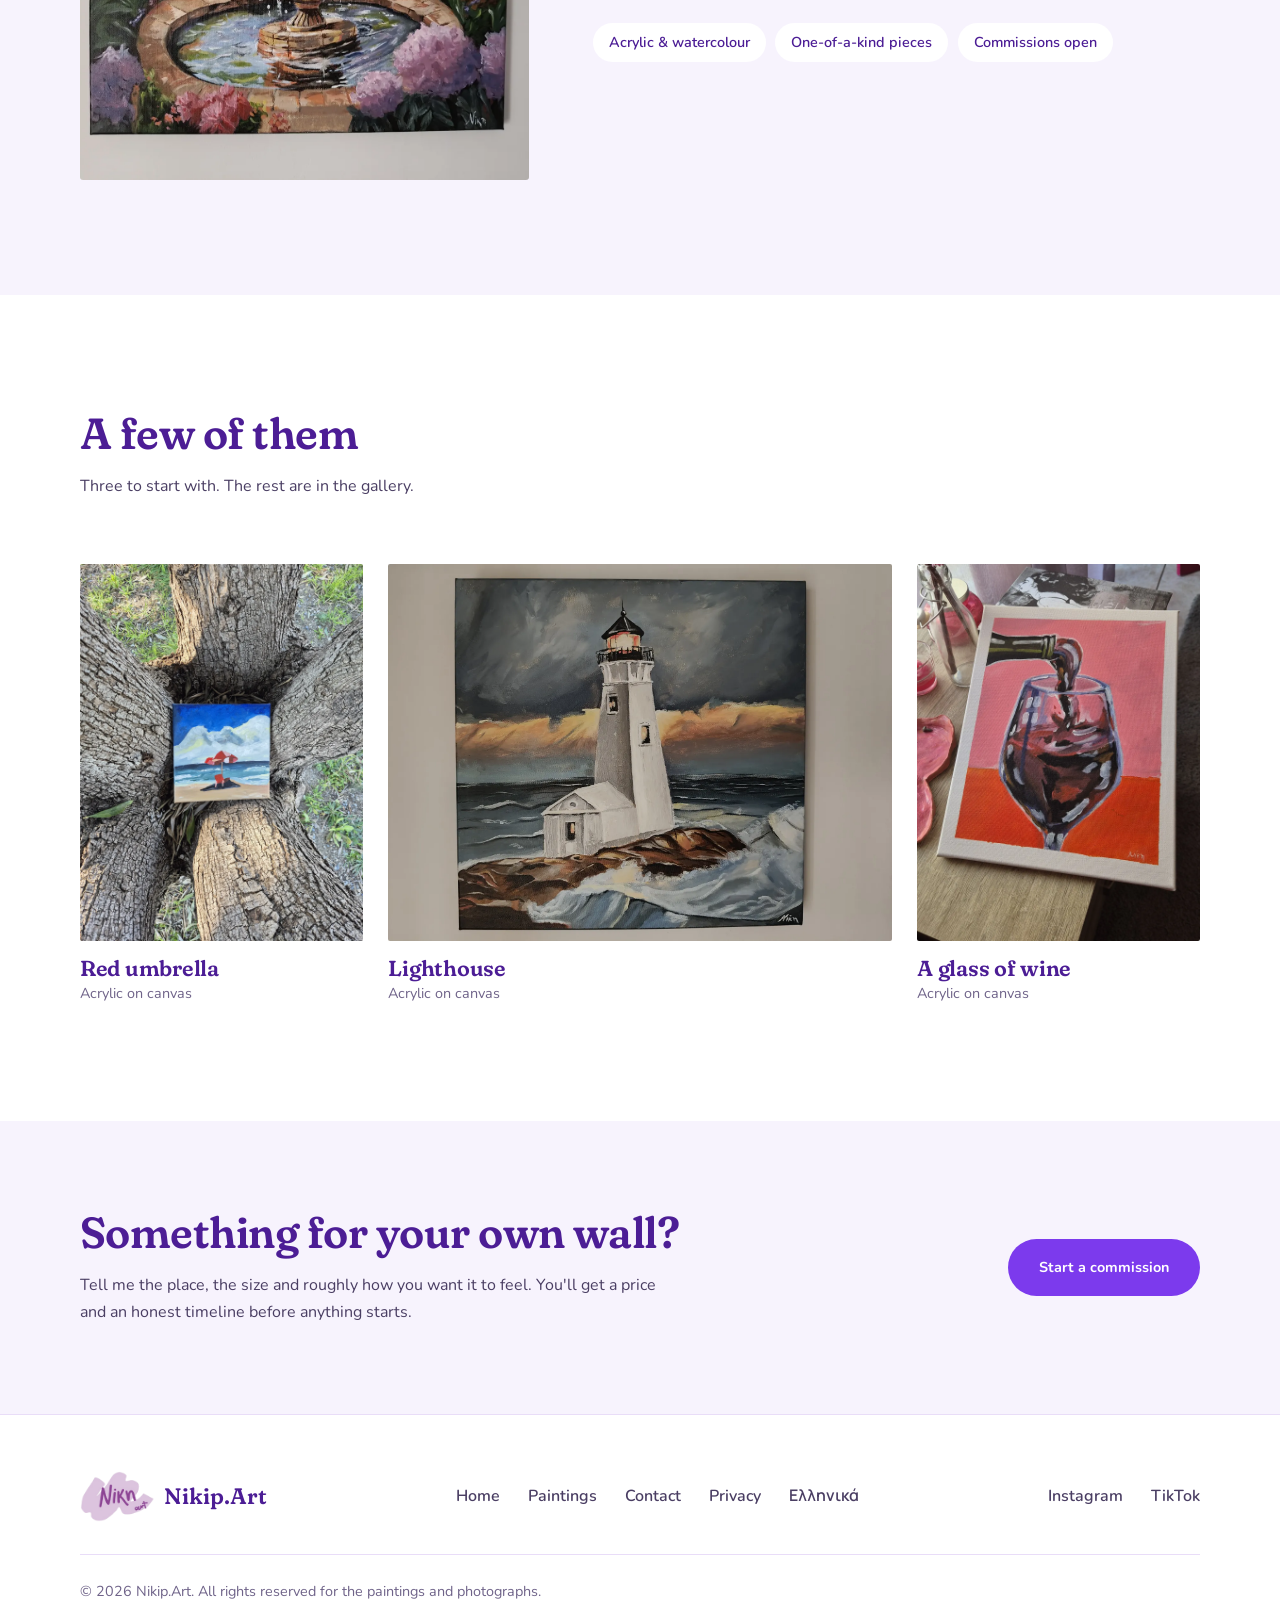
==== commit 5754ff3f: "Use Niki's first name in the About and drop delivery details Co-Authored-By: Claude Opus 5.5 <norepl" ====
--- a/index.html
+++ b/index.html
@@ -140,7 +140,7 @@
         </figure>
 
         <div class="prose">
-          <h2 class="h-section">Hi, I'm Nikip.</h2>
+          <h2 class="h-section">Hi, I'm Niki.</h2>
 
           <p class="lede">
             I'm 22, I'm a student, and I paint in my free time, mostly in acrylic
@@ -161,7 +161,6 @@
           <ul class="facts">
             <li class="fact">Acrylic &amp; watercolour</li>
             <li class="fact">One-of-a-kind pieces</li>
-            <li class="fact">Delivery across Greece</li>
             <li class="fact">Commissions open</li>
           </ul>
         </div>
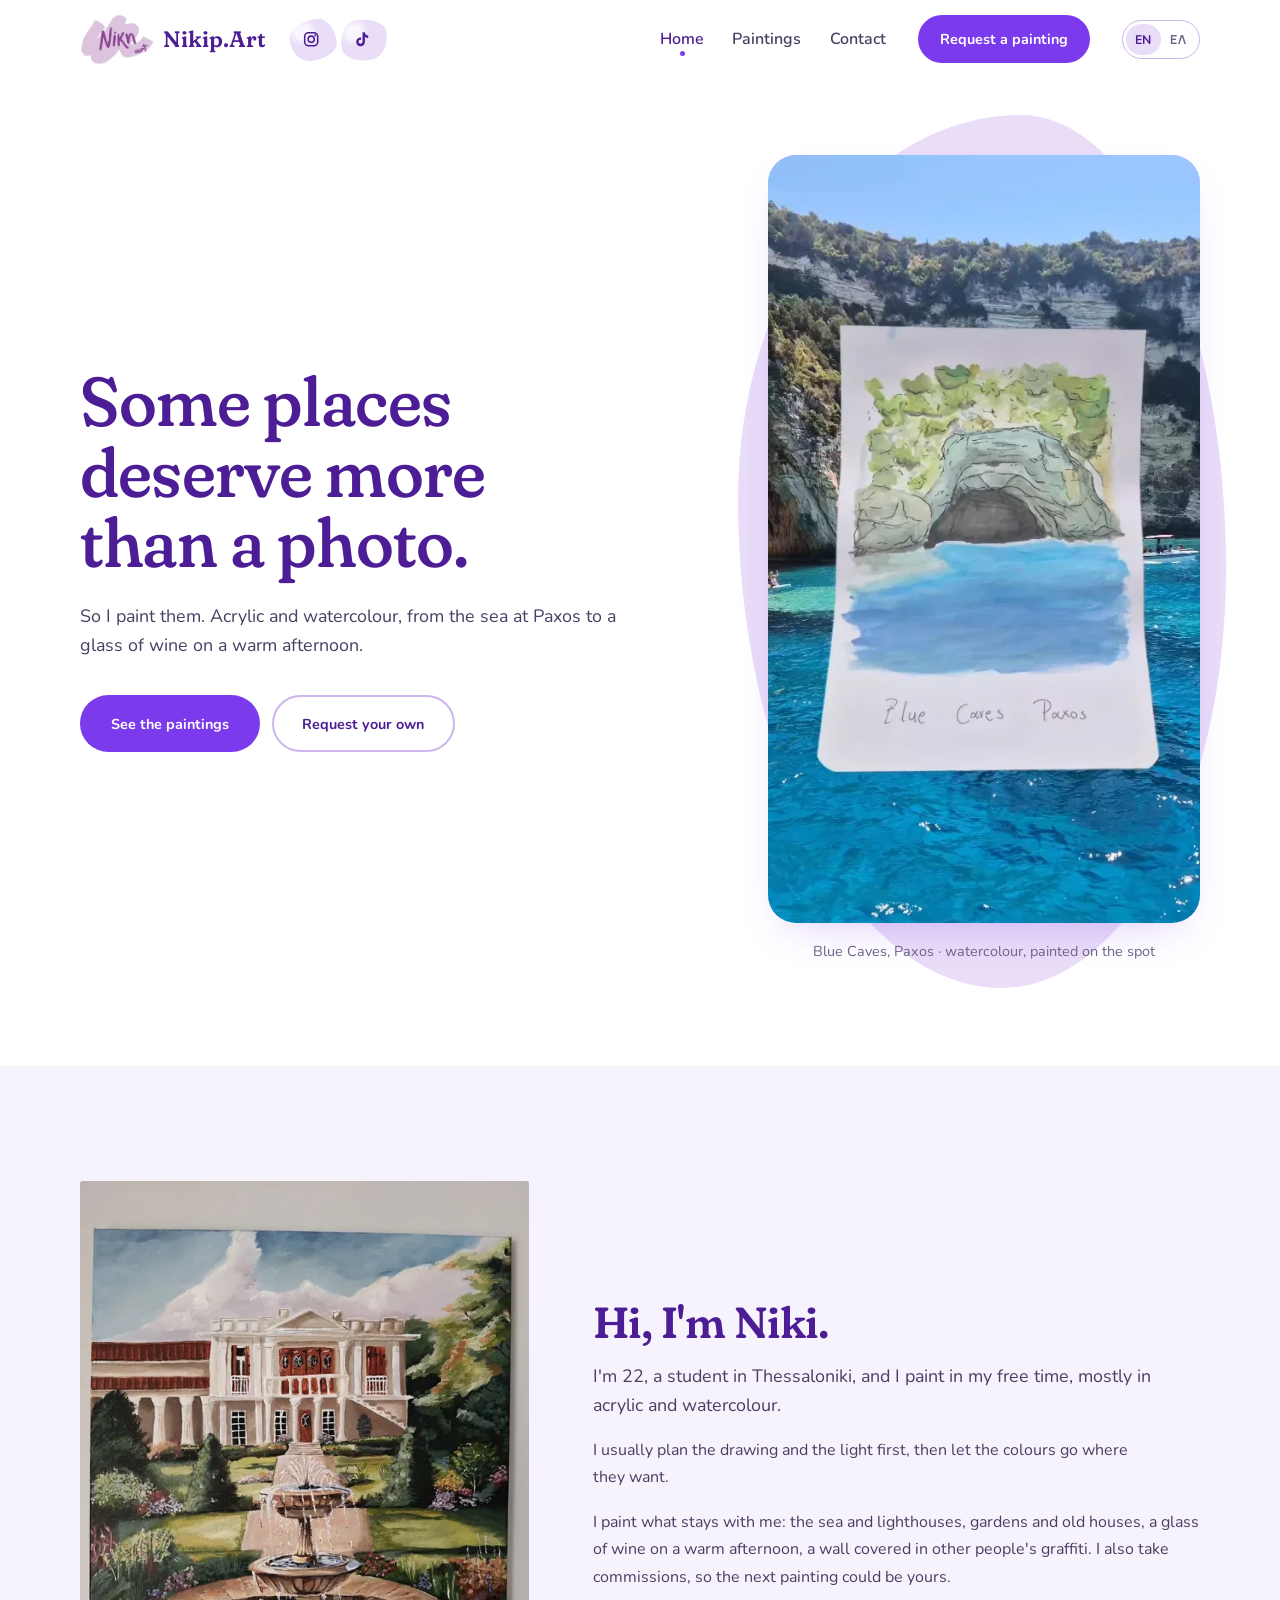
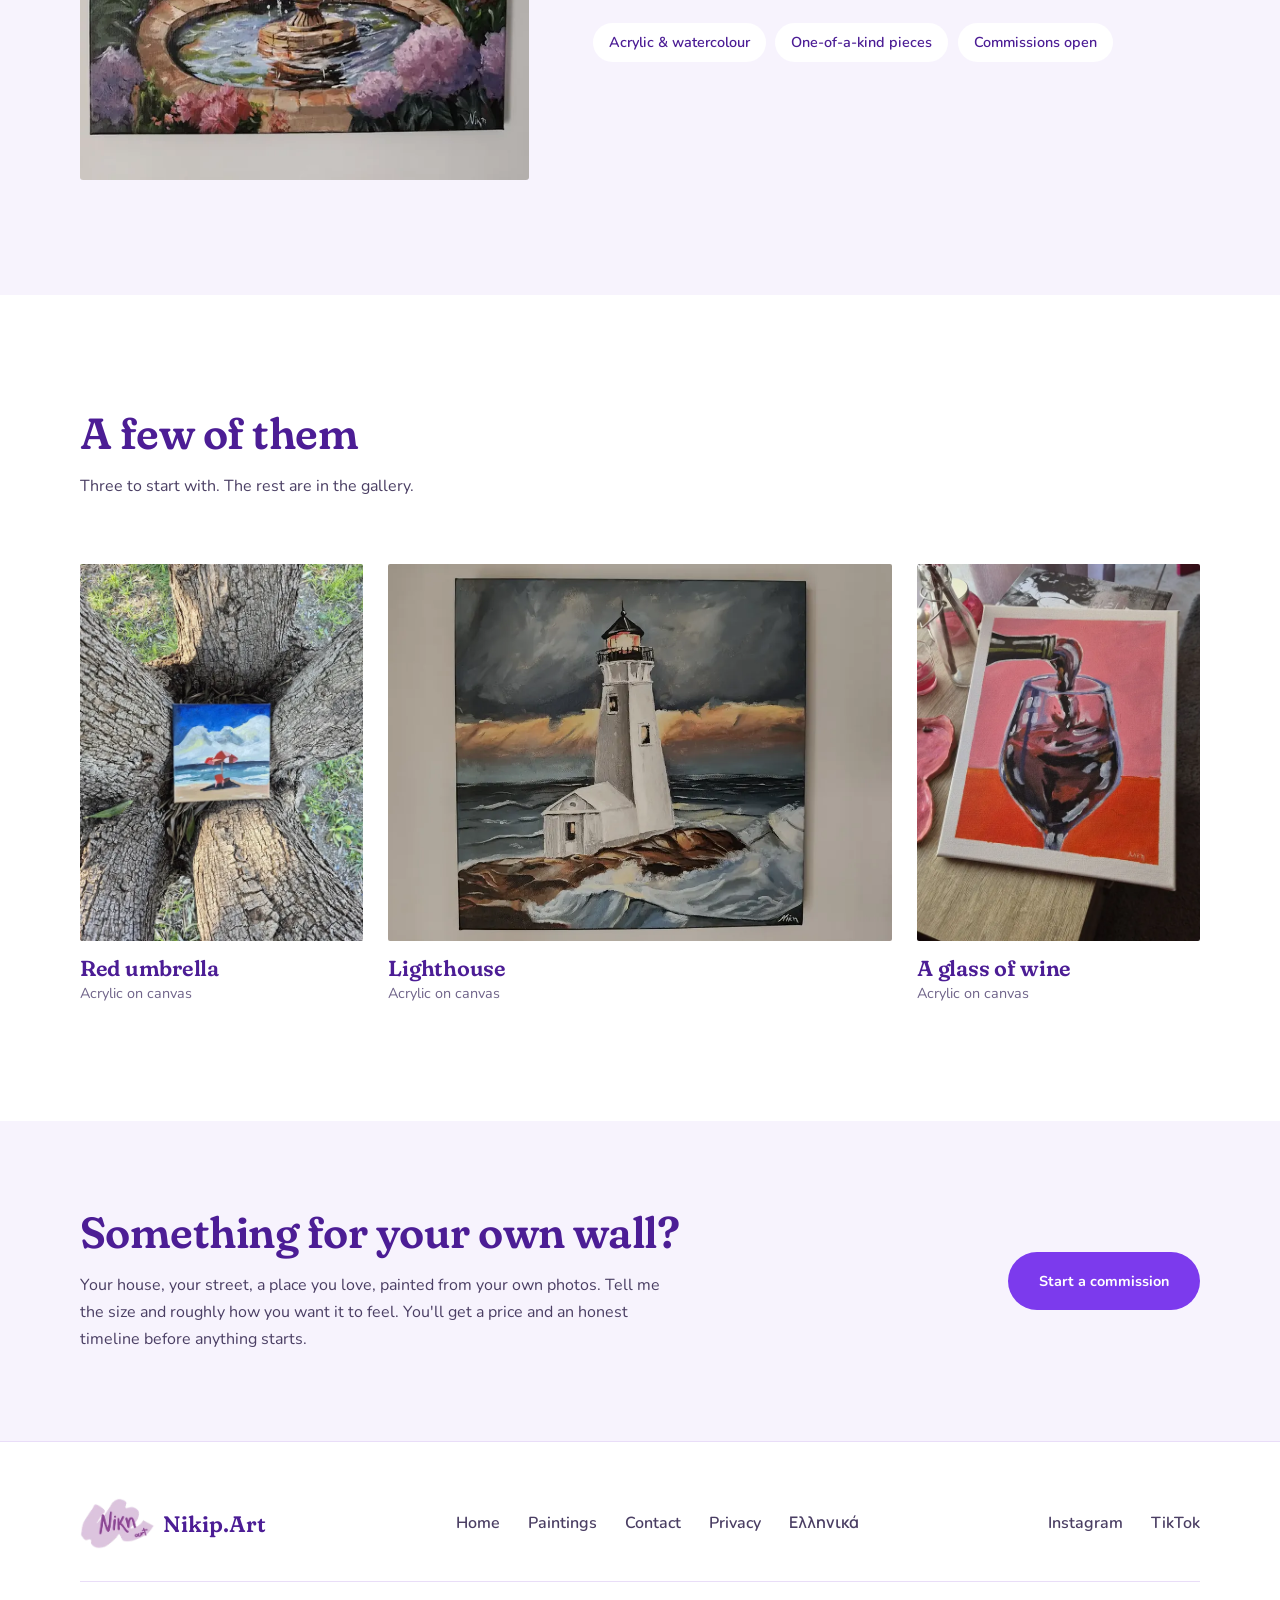
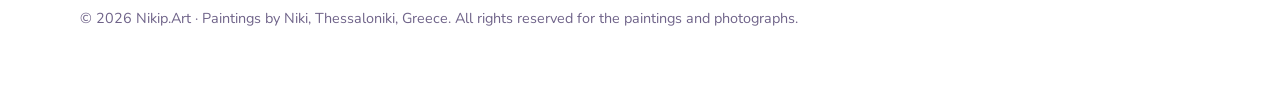
==== commit df7d3faa: "Apply the SEO plan: Thessaloniki, structured data, image names and sizes - Name Niki and Thessalonik" ====
--- a/index.html
+++ b/index.html
@@ -3,18 +3,84 @@
 <head>
   <meta charset="UTF-8" />
   <meta name="viewport" content="width=device-width, initial-scale=1.0" />
-  <title>Nikip.Art · Paintings of places in acrylic and watercolour</title>
-  <meta name="description" content="Original acrylic and watercolour paintings by Nikip, a young painter in Greece. Commissions open." />
+  <title>Nikip.Art · Paintings of places by Niki, Thessaloniki</title>
+  <meta name="description" content="Original acrylic and watercolour paintings by Niki, a young painter in Thessaloniki, Greece. Commissions open." />
   <meta name="theme-color" content="#FFFFFF" />
 
   <meta property="og:type" content="website" />
+  <meta property="og:site_name" content="Nikip.Art" />
   <meta property="og:locale" content="en_GB" />
-  <meta property="og:title" content="Nikip.Art" />
+  <meta property="og:url" content="https://nikip.art/" />
+  <meta property="og:title" content="Nikip.Art · Paintings by Niki" />
   <meta property="og:description" content="Original paintings in acrylic and watercolour. Commissions open." />
-  <meta property="og:image" content="assets/PaintVideos/hero-poster.webp" />
-
-  <link rel="alternate" hreflang="en" href="index.html" />
-  <link rel="alternate" hreflang="el" href="el/index.html" />
+  <meta property="og:image" content="https://nikip.art/assets/og/home.jpg" />
+
+  <link rel="canonical" href="https://nikip.art/" />
+  <link rel="alternate" hreflang="en" href="https://nikip.art/" />
+  <link rel="alternate" hreflang="el" href="https://nikip.art/el/" />
+  <link rel="alternate" hreflang="x-default" href="https://nikip.art/" />
+
+  <script type="application/ld+json">
+  {
+    "@context": "https://schema.org",
+    "@graph": [
+      {
+        "@type": "WebSite",
+        "@id": "https://nikip.art/#website",
+        "url": "https://nikip.art/",
+        "name": "Nikip.Art",
+        "alternateName": [
+          "Nikip Art",
+          "nikip.art"
+        ],
+        "inLanguage": [
+          "en",
+          "el"
+        ],
+        "publisher": {
+          "@id": "https://nikip.art/#brand"
+        }
+      },
+      {
+        "@type": "Organization",
+        "@id": "https://nikip.art/#brand",
+        "name": "Nikip.Art",
+        "alternateName": "Nikip Art",
+        "url": "https://nikip.art/",
+        "logo": {
+          "@type": "ImageObject",
+          "url": "https://nikip.art/assets/Logos/LogoNikipArt_Mark.png",
+          "width": 368,
+          "height": 252
+        },
+        "description": "Original acrylic and watercolour paintings by Niki, a young painter in Thessaloniki, Greece.",
+        "founder": {
+          "@id": "https://nikip.art/#artist"
+        },
+        "sameAs": [
+          "https://www.instagram.com/nikip.art/",
+          "https://www.tiktok.com/@p.nikh"
+        ]
+      },
+      {
+        "@type": "Person",
+        "@id": "https://nikip.art/#artist",
+        "name": "Niki",
+        "alternateName": "Nikip",
+        "jobTitle": "Painter",
+        "url": "https://nikip.art/",
+        "homeLocation": {
+          "@type": "Place",
+          "name": "Thessaloniki, Greece"
+        },
+        "sameAs": [
+          "https://www.instagram.com/nikip.art/",
+          "https://www.tiktok.com/@p.nikh"
+        ]
+      }
+    ]
+  }
+  </script>
 
   <link rel="icon" href="assets/Logos/favicon-32.png" sizes="32x32" type="image/png" />
   <link rel="icon" href="assets/Logos/favicon-192.png" sizes="192x192" type="image/png" />
@@ -32,7 +98,7 @@
     <div class="site-header__inner">
       <div class="site-header__start">
         <a class="brand" href="index.html" aria-label="Nikip.Art — home">
-          <img class="brand__mark" src="assets/Logos/LogoNikipArt_Mark.png" alt="" width="368" height="252" />
+          <img class="brand__mark" src="assets/Logos/LogoNikipArt_Mark.webp" alt="" width="175" height="120" />
           <span class="brand__text">Nikip.Art</span>
         </a>
 
@@ -134,8 +200,10 @@
       <div class="container about__grid">
 
         <figure class="about__figure">
-          <img src="assets/Paintings/Palace.webp"
-               alt="A house behind a stone fountain and flowering beds"
+          <img src="assets/Paintings/palace-gardens-acrylic-painting.webp"
+               srcset="assets/Paintings/palace-gardens-acrylic-painting-600w.webp 600w, assets/Paintings/palace-gardens-acrylic-painting-900w.webp 900w, assets/Paintings/palace-gardens-acrylic-painting.webp 1083w"
+               sizes="(min-width: 900px) 38vw, calc(100vw - 2.5rem)"
+               alt="Painting of a house behind a stone fountain and flowering beds"
                width="1083" height="1444" loading="lazy" decoding="async" />
         </figure>
 
@@ -143,8 +211,8 @@
           <h2 class="h-section">Hi, I'm Niki.</h2>
 
           <p class="lede">
-            I'm 22, I'm a student, and I paint in my free time, mostly in acrylic
-            and watercolour.
+            I'm 22, a student in Thessaloniki, and I paint in my free time, mostly in
+            acrylic and watercolour.
           </p>
 
           <p>
@@ -180,8 +248,10 @@
 
           <a class="piece" href="paintings.html">
             <div class="piece__frame">
-              <img src="assets/Paintings/20260301_155005.webp"
-                   alt="A small beach with a red umbrella, photographed in the fork of an olive tree"
+              <img src="assets/Paintings/red-umbrella-acrylic-painting.webp"
+                   srcset="assets/Paintings/red-umbrella-acrylic-painting-600w.webp 600w, assets/Paintings/red-umbrella-acrylic-painting-900w.webp 900w, assets/Paintings/red-umbrella-acrylic-painting.webp 1200w"
+                   sizes="(min-width: 720px) 22vw, calc(100vw - 2.5rem)"
+                   alt="Painting of a small beach with a red umbrella, seen through the fork of an olive tree"
                    width="1200" height="1600" loading="lazy" decoding="async" />
             </div>
             <div class="piece__meta">
@@ -192,8 +262,10 @@
 
           <a class="piece" href="paintings.html">
             <div class="piece__frame">
-              <img src="assets/Paintings/lightHousejpg.webp"
-                   alt="A white lighthouse against a dark sky and breaking waves"
+              <img src="assets/Paintings/lighthouse-acrylic-painting.webp"
+                   srcset="assets/Paintings/lighthouse-acrylic-painting-900w.webp 900w, assets/Paintings/lighthouse-acrylic-painting.webp 1586w"
+                   sizes="(min-width: 720px) 40vw, calc(100vw - 2.5rem)"
+                   alt="Painting of a white lighthouse against a dark sky and breaking waves"
                    width="1586" height="1189" loading="lazy" decoding="async" />
             </div>
             <div class="piece__meta">
@@ -204,8 +276,10 @@
 
           <a class="piece" href="paintings.html">
             <div class="piece__frame">
-              <img src="assets/Paintings/20251122_114202.webp"
-                   alt="Wine pouring into a glass on a pink and orange background"
+              <img src="assets/Paintings/glass-of-wine-acrylic-painting.webp"
+                   srcset="assets/Paintings/glass-of-wine-acrylic-painting-600w.webp 600w, assets/Paintings/glass-of-wine-acrylic-painting-900w.webp 900w, assets/Paintings/glass-of-wine-acrylic-painting.webp 1200w"
+                   sizes="(min-width: 720px) 22vw, calc(100vw - 2.5rem)"
+                   alt="Painting of wine pouring into a glass on a pink and orange background"
                    width="1200" height="1600" loading="lazy" decoding="async" />
             </div>
             <div class="piece__meta">
@@ -224,8 +298,8 @@
         <div class="invite__text">
           <h2 class="h-section">Something for your own wall?</h2>
           <p>
-            Tell me the place, the size and roughly how you want it to feel.
-            You'll get a price and an honest timeline before anything starts.
+            Your house, your street, a place you love, painted from your own photos.
+            Tell me the size and roughly how you want it to feel. You'll get a price and an honest timeline before anything starts.
           </p>
         </div>
         <a class="btn btn--onlilac" href="contact.html">Start a commission</a>
@@ -239,7 +313,7 @@
     <div class="container">
       <div class="site-footer__top">
         <a class="brand" href="index.html">
-          <img class="brand__mark" src="assets/Logos/LogoNikipArt_Mark.png" alt="" width="368" height="252" loading="lazy" />
+          <img class="brand__mark" src="assets/Logos/LogoNikipArt_Mark.webp" alt="" width="175" height="120" loading="lazy" />
           <span class="brand__text">Nikip.Art</span>
         </a>
 
@@ -258,7 +332,7 @@
       </div>
 
       <div class="site-footer__bottom">
-        <p>&copy; <span id="year">2026</span> Nikip.Art. All rights reserved for the paintings and photographs.</p>
+        <p>&copy; <span id="year">2026</span> Nikip.Art · Paintings by Niki, Thessaloniki, Greece. All rights reserved for the paintings and photographs.</p>
       </div>
     </div>
   </footer>
--- a/style.css
+++ b/style.css
@@ -338,8 +338,9 @@
 }
 
 .brand { display: inline-flex; align-items: center; gap: 0.55rem; flex-shrink: 0; }
-/* LogoNikipArt_Mark.png is the logo cropped to the paint blob itself (the
-   original file was half transparent padding), so this height is the blob. */
+/* LogoNikipArt_Mark.webp is the logo cropped to the paint blob itself (the
+   original file was half transparent padding), so this height is the blob.
+   The full-size .png stays for the structured data in index.html. */
 .brand__mark {
   width: auto;
   height: clamp(2.5rem, 4vw, 3.25rem);
